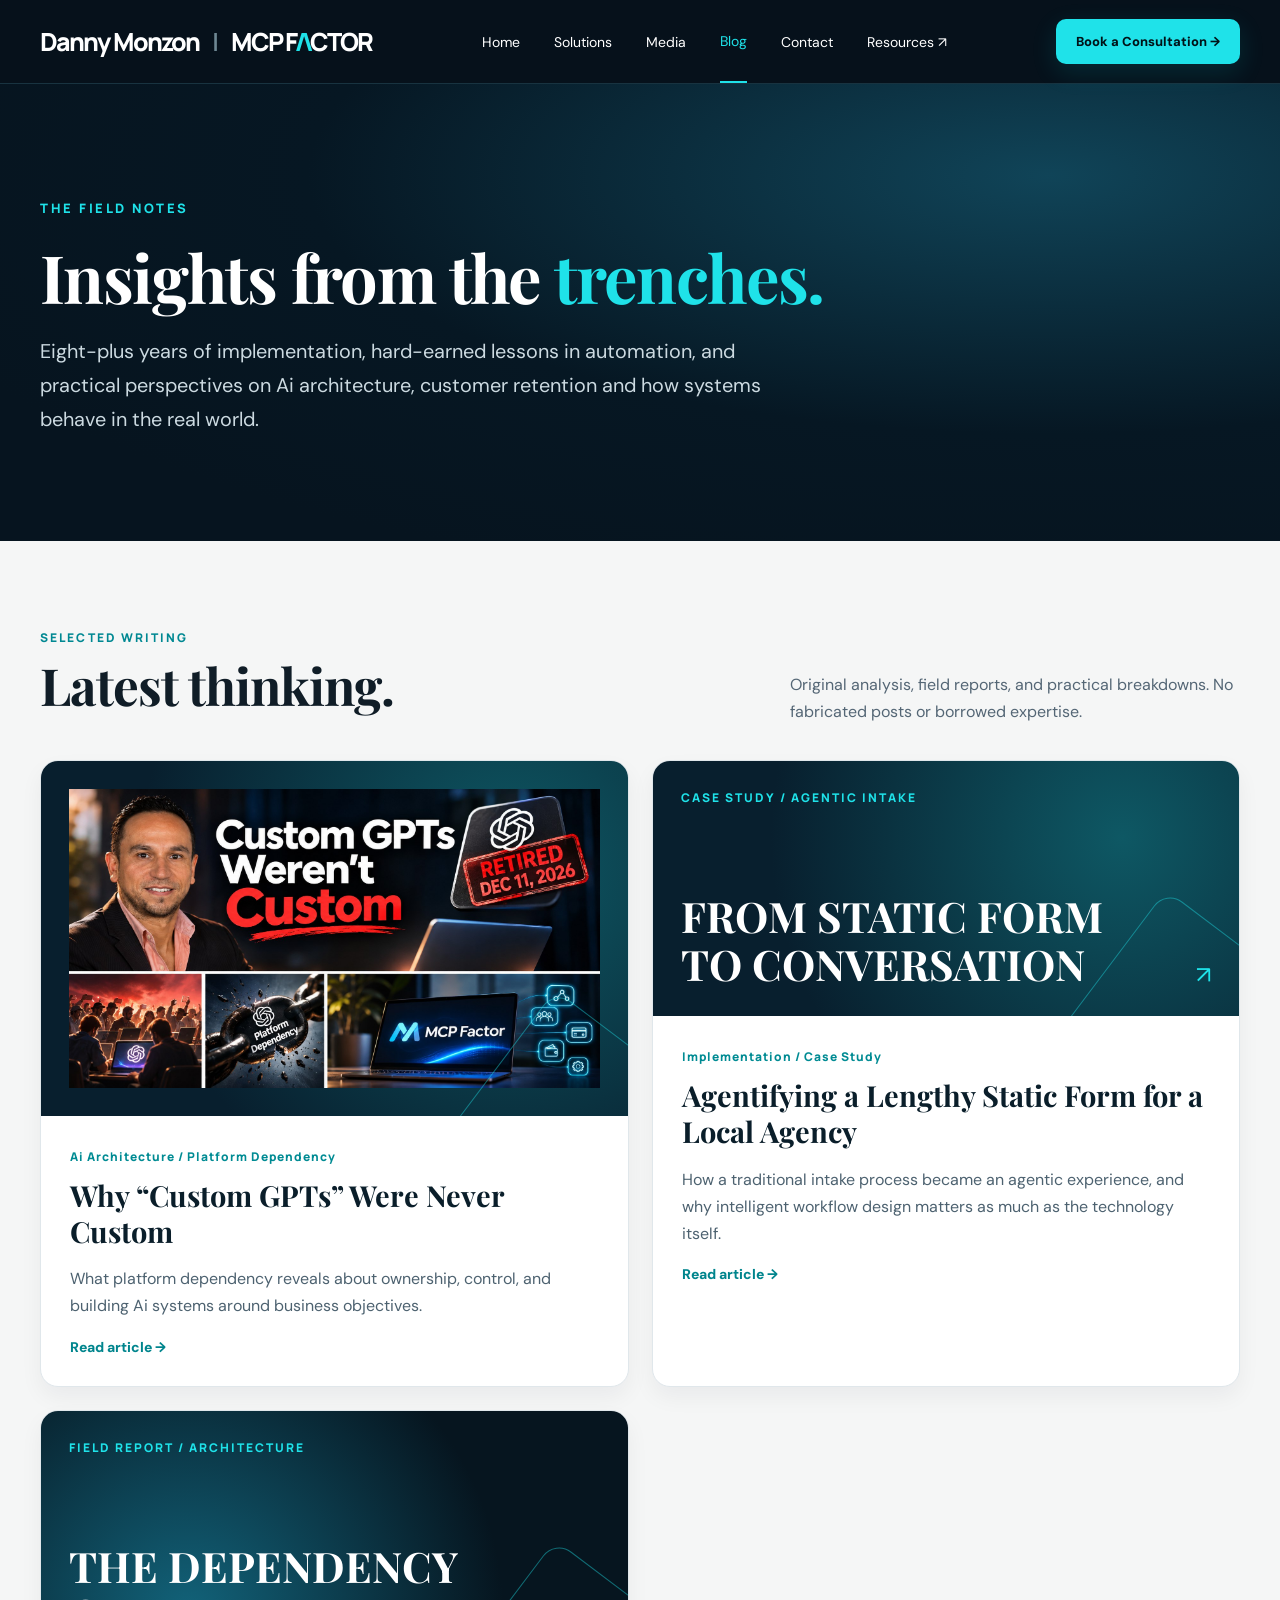
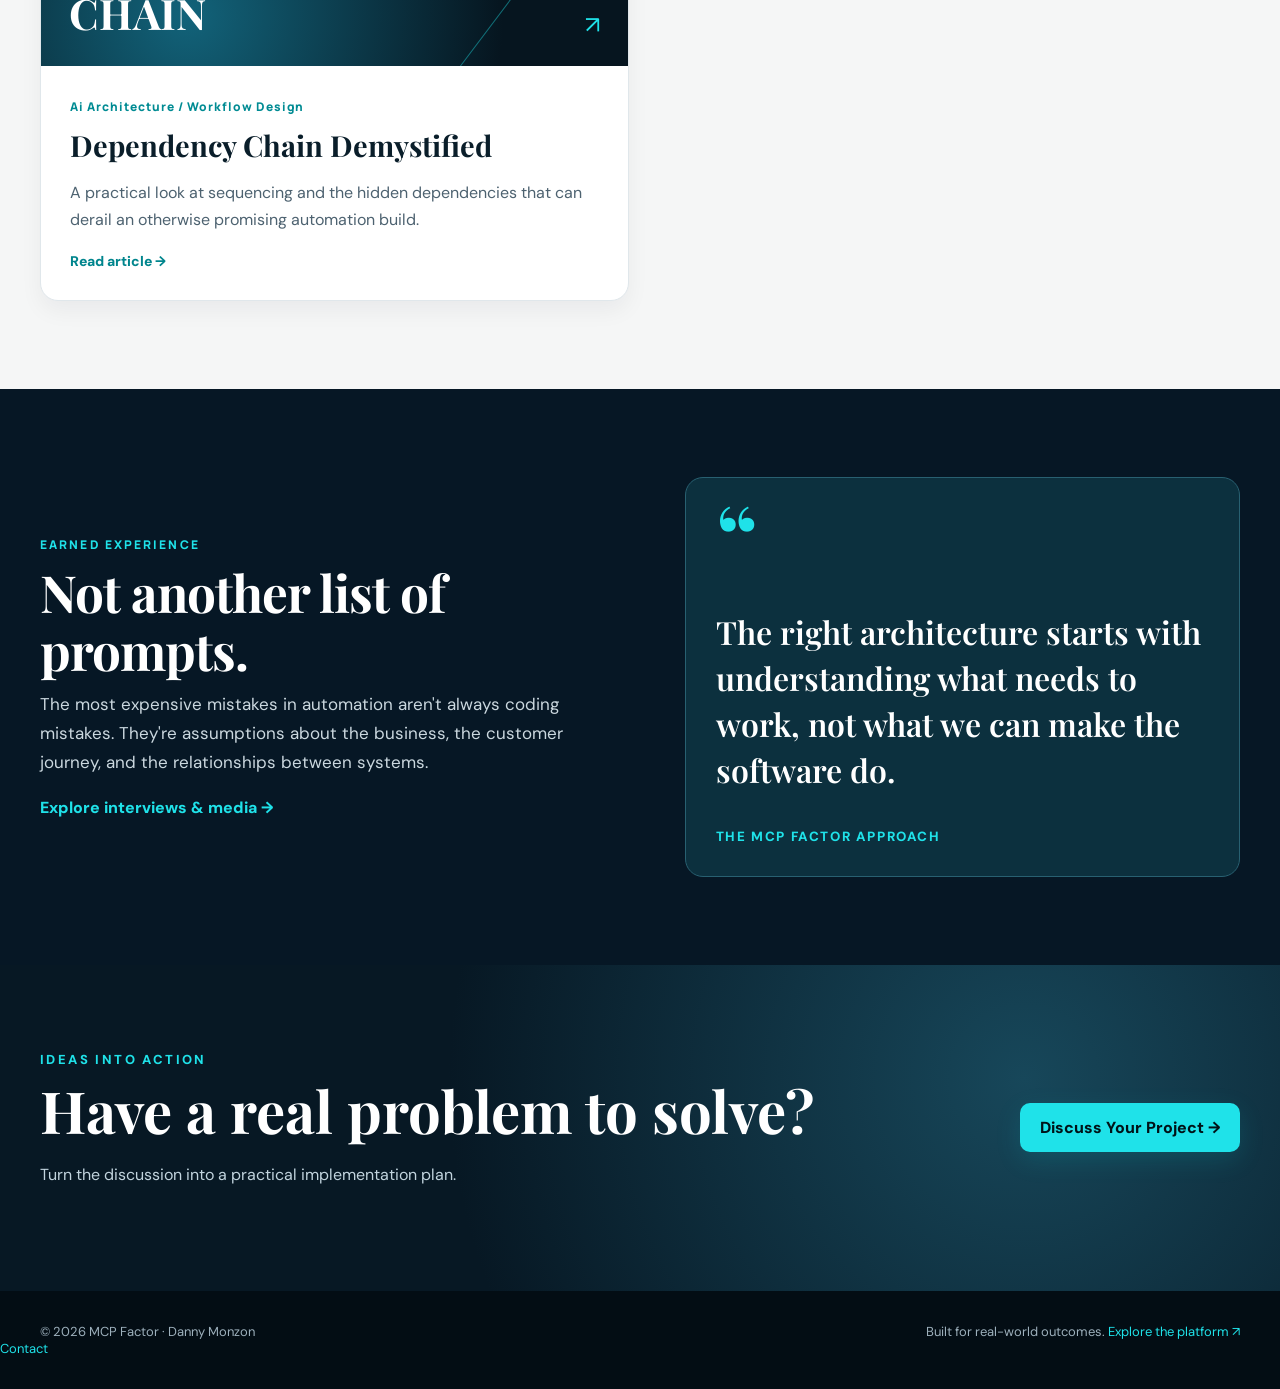
==== blog/index.html @ 69477d09 "Add the three original Custom GPTs article illustrations" ====
<!DOCTYPE html>
<html lang="en">
<head><meta charset="utf-8"><meta name="viewport" content="width=device-width, initial-scale=1">
<title>Blog &amp; Field Notes on Ai Architecture | Danny Monzon | MCP Factor</title>
<meta name="description" content="Read Danny Monzon&#x27;s articles and case studies on Ai implementation, automation systems, dependency chains, and customer retention.">
<meta property="og:type" content="website">
<meta property="og:title" content="Blog &amp; Field Notes on Ai Architecture">
<meta property="og:description" content="Read Danny Monzon&#x27;s articles and case studies on Ai implementation, automation systems, dependency chains, and customer retention.">
<meta name="theme-color" content="#06141f"><link rel="canonical" href="https://mcpfactor.com/blog/">
<link rel="stylesheet" href="../shared/tokens.css"><link rel="stylesheet" href="../shared/site.css">
<link rel="stylesheet" href="../shared/home.css"><link rel="stylesheet" href="../shared/inner.css">
</head><body>
<a class="skip-link" href="#main">Skip to content</a>
<header class="nav"><div class="container nav-inner"><a class="brand" href="../" aria-label="Danny Monzon and MCP Factor home">Danny Monzon <span class="sep">|</span> MCP F<span>Λ</span>CTOR</a><nav class="nav-links" aria-label="Main navigation"><a href="../">Home</a><a href="../solutions/">Solutions</a><a href="../media/">Media</a><a href="../blog/" aria-current="page">Blog</a><a href="../contact/">Contact</a><a href="https://app.mcpfactor.com/" target="_blank" rel="noopener noreferrer">Resources ↗</a></nav><a class="cta" href="https://calendly.com/dmchat" target="_blank" rel="noopener noreferrer">Book a Consultation →</a></div></header>
<main id="main">
<section class="inner-hero editorial"><div class="container"><p class="inner-kicker">The Field Notes</p><h1>Insights from the <em>trenches.</em></h1>
<p class="inner-lead">Eight-plus years of implementation, hard-earned lessons in automation, and practical perspectives on Ai architecture, customer retention and how systems behave in the real world.</p></div></section>
<section class="inner-section"><div class="container"><div class="home-eyebrow">Selected Writing</div><div class="inner-header"><h2>Latest thinking.</h2><p>Original analysis, field reports, and practical breakdowns. No fabricated posts or borrowed expertise.</p></div>
<div class="article-grid">
<a class="article-card feature-article" href="../blog/why-custom-gpts-were-never-custom/"><div class="article-art article-art-image"><img loading="lazy" style="display:block;width:100%;height:100%;object-fit:cover" src="../assets/custom-gpts-article-1.jpg" alt="Why Custom GPTs Were Never Custom cover artwork" width="1672" height="941"></div><div class="article-body"><span class="article-topic">Ai Architecture / Platform Dependency</span><h3>Why “Custom GPTs” Were Never Custom</h3><p>What platform dependency reveals about ownership, control, and building Ai systems around business objectives.</p><span class="article-cta">Read article →</span></div></a>

<a class="article-card feature-article" href="../blog/agentifying-a-lengthy-static-form/"><div class="article-art art-forms"><span>CASE STUDY / AGENTIC INTAKE</span><b>FROM STATIC FORM<br>TO CONVERSATION</b><i>↗</i></div><div class="article-body"><span class="article-topic">Implementation / Case Study</span><h3>Agentifying a Lengthy Static Form for a Local Agency</h3><p>How a traditional intake process became an agentic experience, and why intelligent workflow design matters as much as the technology itself.</p><span class="article-cta">Read article →</span></div></a>
<a class="article-card feature-article" href="../blog/dependency-chain-demystified/"><div class="article-art art-deps"><span>FIELD REPORT / ARCHITECTURE</span><b>THE DEPENDENCY<br>CHAIN</b><i>↗</i></div><div class="article-body"><span class="article-topic">Ai Architecture / Workflow Design</span><h3>Dependency Chain Demystified</h3><p>A practical look at sequencing and the hidden dependencies that can derail an otherwise promising automation build.</p><span class="article-cta">Read article →</span></div></a>
</div>
</div></section>
<section class="inner-section inner-dark"><div class="container home-split"><div><div class="home-eyebrow">Earned experience</div><h2 class="inner-display">Not another list of prompts.</h2><p class="home-lead" style="color:#cbd8df">The most expensive mistakes in automation aren't always coding mistakes. They're assumptions about the business, the customer journey, and the relationships between systems.</p><a class="home-link" style="color:var(--cyan)" href="../media/">Explore interviews & media →</a></div><div class="quote-panel"><span>“</span><p>The right architecture starts with understanding what needs to work, not what we can make the software do.</p><small>THE MCP FACTOR APPROACH</small></div></div></section>
<section class="home-cta"><div class="container home-cta-inner"><div><div class="home-kicker">Ideas into action</div><h2>Have a real problem to solve?</h2><p>Turn the discussion into a practical implementation plan.</p></div><a class="cta" href="../contact/">Discuss Your Project →</a></div></section>
</main>
<footer class="foot"><div class="container foot-inner"><span>© 2026 MCP Factor · Danny Monzon</span><span>Built for real-world outcomes. <a href="https://app.mcpfactor.com/">Explore the platform ↗</a></span></div><span class="footer-contact"><a href="../contact/">Contact</a></span></footer>
<script src="../shared/site.js" defer></script></body></html>
---- shared/tokens.css ----
/* MCP Factor design tokens, Media page v2 approved Nov 16, 2026 */
:root {
  --color-ink: #071620;
  --color-navy: #06111b;
  --color-cyan: #1fe2e9;
  --color-cyan-dark: #007d87;
  --color-paper: #f5f6f6;
  --color-muted: #64727f;
  --color-line: #dce3e6;
  --font-body: 'DM Sans', sans-serif;
  --font-display: 'Playfair Display', Georgia, serif;
  --font-ui: 'Manrope', sans-serif;
  --radius-card: 18px;
  --container-width: 1200px;
}
---- shared/site.css ----
@import url('https://fonts.googleapis.com/css2?family=DM+Sans:wght@400;500;600;700&family=Manrope:wght@400;500;600;700;800&family=Playfair+Display:wght@600;700&display=swap');
:root{--ink:#071620;--navy:#06111b;--cyan:#1fe2e9;--cyan-dark:#007d87;--paper:#f5f6f6;--muted:#64727f;--line:#dce3e6;--radius:18px}*{box-sizing:border-box}html{scroll-behavior:smooth}body{margin:0;font-family:'DM Sans',sans-serif;color:#101d27;background:var(--paper)}a{color:inherit;text-decoration:none}button{font:inherit}a:focus-visible,button:focus-visible{outline:3px solid var(--cyan);outline-offset:4px}.container{width:min(1200px,calc(100% - 48px));margin:auto}.nav{background:var(--navy);color:white;border-bottom:1px solid #183340;position:relative;z-index:10}.nav-inner{min-height:83px;display:flex;align-items:center;justify-content:space-between;gap:24px}.brand{font:800 25px 'Manrope',sans-serif;letter-spacing:-1.9px;white-space:nowrap}.brand span{color:var(--cyan)}.brand .sep{color:#6e8793;margin:0 10px;font-weight:600}.nav-links{display:flex;align-items:center;gap:34px;font-size:14px}.nav-links a:hover,.nav-links a[aria-current=page]{color:var(--cyan)}.nav-links a[aria-current=page]{border-bottom:2px solid var(--cyan);padding:31px 0}.cta{display:inline-flex;align-items:center;gap:12px;border-radius:10px;background:var(--cyan);color:#001318;font-weight:800;padding:14px 20px;white-space:nowrap;box-shadow:0 8px 26px #00cbd324}.cta:hover{background:#60faff}.nav .cta{font-size:13px}.hero{background:radial-gradient(circle at 49% 99%,#123c53 0%,transparent 33%),linear-gradient(128deg,#06141f 10%,#07151f 76%,#092b39);color:white;overflow:hidden}.hero-grid{padding:60px 0 62px;display:grid;grid-template-columns:42% 58%;min-height:410px;gap:10px;align-items:center}.eyebrow{color:var(--cyan);font-size:14px;letter-spacing:2.5px;font-weight:800;text-transform:uppercase}.hero h1{font:700 clamp(56px,6.2vw,90px)/1.05 'Playfair Display',serif;letter-spacing:-2px;margin:18px 0 20px}.hero h1 span{color:var(--cyan)}.hero p{max-width:490px;font-size:19px;line-height:1.55;color:#d3e2e8}.line{width:75px;height:4px;background:var(--cyan);margin-top:27px}.mosaic{display:grid;grid-template-columns:1fr 1fr;grid-template-rows:142px 142px;gap:12px;transform:rotate(-3deg) translateX(20px);margin-right:-15px}.mosaic img{width:100%;height:100%;object-fit:cover;border-radius:15px;border:1px solid #4f8898;filter:saturate(.86)}.mosaic img:nth-child(1){object-position:50% 35%}.mosaic img:nth-child(3){object-position:50% 30%}.section{padding:66px 0}.section-head{display:flex;align-items:end;justify-content:space-between;gap:28px;margin-bottom:30px}.section h2,.section-title{font:700 clamp(35px,4vw,52px)/1.14 'Playfair Display',serif;letter-spacing:-1px;margin:0 0 8px}.section-head p,.section-subtitle{color:#526171;line-height:1.55;margin:0;max-width:650px}.filters{display:flex;gap:8px;flex-wrap:wrap}.filter{border:1px solid #cbd6db;background:transparent;color:#23313c;padding:11px 17px;border-radius:999px;cursor:pointer;font-size:13px}.filter:hover,.filter.active{background:#091923;color:white;border-color:#091923}.grid{display:grid;grid-template-columns:repeat(3,minmax(0,1fr));gap:18px}.media-card{background:white;border:1px solid #e3e9ec;border-radius:16px;overflow:hidden;box-shadow:0 8px 20px #1027320c;transition:transform .2s,box-shadow .2s}.media-card:hover{transform:translateY(-4px);box-shadow:0 16px 30px #1027321a}.thumb{aspect-ratio:16/9;position:relative;background:#0a2330;overflow:hidden}.thumb img{display:block;width:100%;height:100%;object-fit:cover}.thumb .tag{position:absolute;top:13px;left:13px;background:#061822cf;color:#fff;font-size:11px;letter-spacing:.6px;text-transform:uppercase;border-radius:99px;padding:7px 11px}.media-body{padding:21px 22px 23px}.meta{font-size:11px;color:#00848d;text-transform:uppercase;letter-spacing:1.1px;font-weight:800}.media-body h3{font:700 22px/1.25 'Playfair Display',serif;margin:9px 0}.media-body p{color:#596775;line-height:1.5;font-size:14px;min-height:44px;margin:0 0 20px}.media-action{color:#007f8b;font-weight:800;font-size:12px;letter-spacing:.6px;text-transform:uppercase}.media-action:hover{text-decoration:underline}.audio{background:linear-gradient(100deg,#14283c,#06121c);color:white}.audio .section-subtitle{color:#bbcad2}.audio-grid{display:grid;grid-template-columns:repeat(2,1fr);gap:16px;margin-top:30px}.audio-card{border:1px solid #345368;border-radius:14px;padding:20px;display:flex;gap:18px;min-width:0;background:#ffffff08}.audio-art{flex:0 0 98px;width:98px;height:98px;border-radius:10px;display:flex;align-items:center;justify-content:center;background:radial-gradient(circle at bottom,#6a1d73,#11182a 70%);font:800 13px/1.4 'Manrope';text-align:center;letter-spacing:.5px;padding:8px}.audio-info{min-width:0;flex:1}.audio-info h3{font-size:17px;line-height:1.3;margin:0 0 6px}.audio-info p{color:#a9bdc9;font-size:12px;margin:0 0 12px}.audio-info a{color:var(--cyan);font-size:13px;font-weight:700}.audio-info a:hover{text-decoration:underline}.audio .extra{margin-top:24px;color:#b3c7d0;font-size:14px}.press-grid{display:grid;grid-template-columns:repeat(3,1fr);gap:16px;margin-top:27px}.press-card{padding:25px;border:1px solid #e1e7e9;border-radius:14px;background:white;box-shadow:0 7px 20px #1027320b;min-height:198px;display:flex;flex-direction:column}.press-brand{font:700 21px 'Playfair Display',serif;margin-bottom:14px}.press-card h3{font:600 15px/1.5 'DM Sans';margin:0 0 18px;flex:1}.press-card a{color:#00818b;font-weight:800;font-size:13px}.press-card a:hover{text-decoration:underline}.speaking{position:relative;background:#061725;min-height:310px;color:white;overflow:hidden}.speaking:before{content:'';background:linear-gradient(90deg,rgba(6,23,37,.14) 0%,rgba(6,23,37,.52) 42%,rgba(6,23,37,.92) 72%),url('../assets/danny-monzon-smdayjax-stage.jpg') 50% 32%/cover;position:absolute;inset:0}.speaking-content{position:relative;padding:67px 0 74px;max-width:900px;display:flex;flex-direction:column;align-items:flex-end;text-align:left}.speaking-copy{max-width:560px}.speaking h2{font:700 clamp(35px,4vw,50px)/1.13 'Playfair Display';margin:0 0 16px}.speaking p{line-height:1.6;color:#d6e3e9;max-width:500px;margin:0 0 24px}.foot{background:#030d14;color:#9db0bc;padding:32px 0;font-size:13px}.foot-inner{display:flex;justify-content:space-between;gap:20px}.foot a{color:var(--cyan)}.hidden{display:none!important}@media(max-width:950px){.nav-links{gap:16px}.nav .cta{display:none}.hero-grid{grid-template-columns:1fr 1fr}.grid,.press-grid{grid-template-columns:repeat(2,1fr)}.section-head{display:block}.filters{margin-top:24px}}@media(max-width:700px){.container{width:min(100% - 32px,1200px)}.nav-inner{flex-wrap:wrap;padding:16px 0}.brand{font-size:22px}.nav-links{width:100%;justify-content:space-between;gap:8px;font-size:12px;overflow:auto}.nav-links a[aria-current=page]{padding:4px 0}.hero-grid{grid-template-columns:1fr;padding:43px 0 50px;gap:26px}.hero h1{font-size:57px}.mosaic{transform:none;margin:0;grid-template-rows:105px 105px}.section{padding:48px 0}.grid,.audio-grid,.press-grid{grid-template-columns:1fr}.press-card{min-height:150px}.audio-art{width:78px;flex-basis:78px;height:90px}.speaking:before{background-position:50% 24%}.speaking-content{align-items:flex-start;padding:54px 0}.foot-inner{display:block}.foot-inner>*{margin-bottom:12px}}

/* Reusable page utilities */
.page-intro{background:var(--navy);color:#fff;padding:90px 0 76px}.page-intro h1{font:700 clamp(48px,6vw,80px)/1.08 var(--font-display);margin:15px 0 18px}.page-intro p{font-size:19px;line-height:1.6;color:#d3e2e8;max-width:680px}.content-panel{background:#fff;border:1px solid var(--line);border-radius:var(--radius-card);padding:clamp(24px,4vw,42px);box-shadow:0 8px 20px #1027320c}.content-stack{display:grid;gap:20px}.section-eyebrow{color:var(--cyan-dark);font-weight:800;letter-spacing:2px;text-transform:uppercase;font-size:12px}
---- shared/home.css ----
/* Homepage additions to the Media-derived MCP Factor design system */
.home-hero{position:relative;overflow:hidden;background:radial-gradient(ellipse at 74% 48%,#114255 0%,#071925 43%,#06141f 78%);color:#fff}
.home-hero .container{position:relative;z-index:1}
.home-hero::before{content:"";position:absolute;inset:0;background-image:linear-gradient(#6af2f50b 1px,transparent 1px),linear-gradient(90deg,#6af2f50b 1px,transparent 1px);background-size:58px 58px;mask-image:linear-gradient(90deg,transparent 25%,#000 100%);pointer-events:none}
.home-hero-grid{display:grid;grid-template-columns:1.15fr .85fr;gap:clamp(32px,6vw,92px);align-items:center;min-height:680px;padding:102px 0 94px}
.home-hero h1{font:700 clamp(48px,5.1vw,78px)/1.09 'Playfair Display',Georgia,serif;letter-spacing:-2px;margin:20px 0 25px;max-width:780px}
.home-hero h1 em{font-style:normal;color:var(--cyan)}.home-hero p{font-size:clamp(17px,1.45vw,21px);line-height:1.65;color:#d4e1e7;max-width:640px}
.home-kicker{color:var(--cyan);font-size:13px;font-weight:800;letter-spacing:2.4px;text-transform:uppercase}
.home-actions{display:flex;gap:13px;flex-wrap:wrap;margin-top:34px}.home-secondary{display:inline-flex;align-items:center;border:1px solid #ffffff65;border-radius:10px;padding:14px 20px;color:#fff;font-weight:750}.home-secondary:hover{border-color:var(--cyan);color:var(--cyan)}
.home-portrait-wrap{position:relative;max-width:430px;margin:0 auto}.home-portrait-frame{height:470px;border-radius:170px 170px 22px 22px;overflow:hidden;border:1px solid #ffffff3d;box-shadow:0 28px 70px #0008;background:#153443}.home-portrait-frame img{width:100%;height:100%;object-fit:cover;object-position:center 34%;display:block}.home-portrait-wrap::after{content:"";position:absolute;inset:18px -17px -17px 17px;border:1px solid #1fe2e96b;border-radius:170px 170px 22px 22px;z-index:-1}.home-photo-note{position:absolute;bottom:26px;left:-38px;background:#071b29eb;color:#fff;border:1px solid #5adce060;backdrop-filter:blur(8px);padding:16px 18px;border-radius:12px;box-shadow:0 10px 28px #0007;max-width:240px;font-size:13px;line-height:1.45}.home-photo-note strong{display:block;color:var(--cyan);font-size:16px;letter-spacing:.2px;margin-bottom:4px}
.home-proof{background:#07141e;color:white;border-top:1px solid #ffffff23;border-bottom:1px solid #ffffff17}.home-proof-grid{display:grid;grid-template-columns:repeat(3,1fr);gap:0;padding:27px 0}.home-proof-item{padding:8px 28px;border-right:1px solid #ffffff2b}.home-proof-item:first-child{padding-left:0}.home-proof-item:last-child{border:0}.home-proof strong{display:block;font-size:21px;color:var(--cyan);font-family:'Manrope',sans-serif}.home-proof span{display:block;font-size:13px;color:#bfd0d9;margin-top:5px}
.home-section{padding:90px 0}.home-section.mist{background:#f3f6f6}.home-section.dark{background:#061725;color:#fff}.home-section.dark .home-lead{color:#c9d8e0}.home-section.dark .home-card p{color:#c3d1d9}
.home-heading{display:flex;align-items:end;justify-content:space-between;gap:25px;margin-bottom:38px}.home-heading h2{font:700 clamp(37px,4vw,57px)/1.12 'Playfair Display',Georgia,serif;letter-spacing:-1px;margin:11px 0}.home-lead{max-width:650px;color:#526271;font-size:17px;line-height:1.7;margin:0}.home-eyebrow{font:800 12px 'Manrope',sans-serif;color:#008892;text-transform:uppercase;letter-spacing:2.1px}.dark .home-eyebrow{color:var(--cyan)}
.home-three{display:grid;grid-template-columns:repeat(3,minmax(0,1fr));gap:19px}.home-four{display:grid;grid-template-columns:repeat(4,minmax(0,1fr));gap:17px}.home-card{border:1px solid #dee7e8;border-radius:17px;background:#fff;padding:32px 27px;box-shadow:0 8px 26px #05172309}.home-card h3{font:700 25px/1.2 'Playfair Display',Georgia,serif;margin:16px 0 12px;color:#122631}.home-card p{font-size:15px;line-height:1.65;color:#596976;margin:0}.home-card-icon{width:44px;height:44px;display:grid;place-items:center;font-size:24px;background:#dff8f8;border-radius:11px;color:#007c85}.home-card.numbered{position:relative;overflow:hidden}.home-step{font:800 13px 'Manrope',sans-serif;color:#078b92;letter-spacing:2px}.home-split{display:grid;grid-template-columns:1fr 1fr;gap:clamp(32px,7vw,100px);align-items:center}.home-quote{font:600 clamp(25px,3.2vw,42px)/1.35 'Playfair Display',Georgia,serif;letter-spacing:-.4px;margin:0}.home-accent{color:#008a91}.home-image-panel{position:relative;border-radius:22px;overflow:hidden;min-height:440px;background:#0e2a37}.home-image-panel img{width:100%;height:100%;position:absolute;inset:0;object-fit:cover;object-position:center 42%}.home-image-panel::after{content:"";position:absolute;inset:0;background:linear-gradient(0deg,#0718219c 0%,transparent 56%)}.home-image-caption{position:absolute;z-index:2;bottom:25px;left:25px;right:25px;color:white;font-size:14px;font-weight:700}.home-bullet{display:flex;gap:14px;margin-top:18px;align-items:start;color:#4f626d;line-height:1.6}.home-bullet b{color:#008c95;font-size:17px}
.home-solutions .home-card{background:#0c2330;border-color:#254655;box-shadow:none}.home-solutions .home-card h3{color:#fff}.home-solutions .home-card-icon{background:#133d4a;color:var(--cyan)}.home-solutions .home-card p{color:#cad8e0}
.home-platform{background:#e8f7f6;border:1px solid #b0e4e1;border-radius:22px;padding:clamp(28px,5vw,56px);display:flex;align-items:center;justify-content:space-between;gap:35px}.home-platform h2{font:700 clamp(29px,3.8vw,44px)/1.13 'Playfair Display',serif;margin:10px 0}.home-platform p{max-width:700px;color:#415866;line-height:1.65}.home-platform a{background:#071923;color:#fff;border-radius:11px;padding:15px 22px;font-weight:800;white-space:nowrap}.home-platform a:hover{background:#0e4b58}
.home-cta{background:radial-gradient(circle at 80% 35%,#17475a 0%,#071824 55%);color:white;padding:86px 0}.home-cta-inner{display:flex;justify-content:space-between;align-items:center;gap:35px}.home-cta h2{font:700 clamp(37px,4.6vw,58px)/1.13 'Playfair Display',serif;margin:10px 0 18px}.home-cta p{color:#c2d4de;line-height:1.7;max-width:630px}.home-cta .cta{font-size:16px}
.home-link{color:#008c95;font-weight:800;display:inline-block;margin-top:20px}.home-link:hover{text-decoration:underline}
@media(max-width:980px){.home-hero-grid{min-height:auto;padding:77px 0;grid-template-columns:1fr 0.9fr;gap:28px}.home-portrait-frame{height:390px}.home-photo-note{left:-13px}.home-four{grid-template-columns:repeat(2,minmax(0,1fr))}.home-three{grid-template-columns:repeat(2,minmax(0,1fr))}.home-section{padding:70px 0}}
@media(max-width:700px){.home-hero-grid,.home-split{grid-template-columns:1fr}.home-hero-grid{padding:56px 0 65px}.home-hero h1{font-size:49px}.home-portrait-wrap{margin:35px 22px 0;max-width:400px}.home-portrait-frame{height:390px}.home-proof-grid,.home-three,.home-four{grid-template-columns:1fr}.home-proof-grid{padding:12px 0}.home-proof-item{padding:16px 0;border-right:0;border-bottom:1px solid #ffffff2b}.home-proof-item:last-child{border-bottom:0}.home-heading,.home-cta-inner,.home-platform{display:block}.home-heading h2{margin-bottom:16px}.home-platform a{display:inline-block;margin-top:18px;white-space:normal}.home-image-panel{min-height:340px}.home-cta .cta{margin-top:18px}.home-section{padding:59px 0}}
@media(prefers-reduced-motion:reduce){*,*::before,*::after{scroll-behavior:auto!important;transition:none!important}}

/* Authentic 2020 ManyChat recognition - trophy supplied by Danny Monzon */
.award-feature{background:radial-gradient(circle at 15% 52%,#133f51 0%,#081c29 38%,#06141f 82%);color:#fff;overflow:hidden;border-block:1px solid #355464}
.award-feature-grid{display:grid;grid-template-columns:40% 60%;align-items:center;gap:30px;min-height:500px;padding:42px 0}
.award-photo{display:flex;justify-content:center;align-items:center;min-height:405px;position:relative}
.award-photo:before{content:'';position:absolute;inset:17% 9%;background:radial-gradient(ellipse,#17b9d322,transparent 68%);filter:blur(15px)}
.award-photo img{position:relative;display:block;width:auto;max-width:100%;height:410px;object-fit:contain;filter:drop-shadow(0 20px 24px #0008)}
.award-copy{max-width:660px;padding:35px 50px 35px 0}
.award-eyebrow{font:800 12px 'Manrope',sans-serif;letter-spacing:2.4px;text-transform:uppercase;color:var(--cyan)}
.award-copy h2{font:700 clamp(36px,4vw,56px)/1.14 'Playfair Display',Georgia,serif;letter-spacing:-.7px;margin:16px 0 20px}
.award-copy h2 em{font-style:normal;color:var(--cyan)}
.award-rule{height:3px;width:63px;background:var(--cyan);margin:0 0 24px}
.award-name{font-size:21px!important;color:#fff!important;margin:0 0 13px!important}
.award-copy p{font-size:16px;color:#c7dce4;line-height:1.7;margin:0 0 16px}
.award-copy .award-note{font-size:13px;color:#abc3cd}
.award-link{display:inline-block;color:var(--cyan);font-size:14px;font-weight:800;margin-top:7px}
.award-link:hover{text-decoration:underline}
@media(max-width:700px){.award-feature-grid{grid-template-columns:1fr;gap:0;padding:32px 0 52px}.award-photo{min-height:310px}.award-photo img{height:310px}.award-copy{padding:14px 0 0}.award-copy h2{font-size:38px}}
---- shared/inner.css ----
/* Shared inner-page language, built on approved homepage + Media foundation */
.skip-link{position:absolute;left:-9999px;top:0;background:#fff;color:#00151d;padding:12px;z-index:999}.skip-link:focus{left:12px}
.inner-hero{background:radial-gradient(ellipse at 82% 20%,#104458,#061723 50%,#06141f 82%);color:#fff;overflow:hidden}
.inner-hero .container{position:relative}
.inner-hero-grid{display:grid;grid-template-columns:1.04fr .96fr;gap:clamp(35px,6vw,85px);align-items:center;padding:104px 0 108px;min-height:590px}
.inner-hero.editorial .container{padding:115px 0 105px}
.inner-kicker{color:var(--cyan);font:800 13px 'Manrope',sans-serif;letter-spacing:2.5px;text-transform:uppercase;margin:0 0 23px}
.inner-hero h1{font:700 clamp(52px,5.2vw,78px)/1.1 'Playfair Display',Georgia,serif;letter-spacing:-1.6px;max-width:850px;margin:0 0 22px}
.inner-hero h1 em{font-style:normal;color:var(--cyan)}
.inner-lead{font-size:clamp(18px,1.55vw,21px);color:#ccdae1;line-height:1.7;max-width:760px;margin:0}
.inner-actions{display:flex;gap:14px;margin-top:32px;flex-wrap:wrap}
.inner-outline{border:1px solid #ffffff68;border-radius:10px;color:white;padding:14px 20px;font-weight:700}
.inner-outline:hover{color:var(--cyan);border-color:var(--cyan)}
.inner-hero-art{position:relative;max-width:530px;width:100%;margin:auto;background:linear-gradient(148deg,#123442b8,#061723e6);border:1px solid #436876;padding:34px;border-radius:22px;box-shadow:0 20px 70px #0006}
.arch-top,.arch-outcome{border:1px solid #4f7d87;background:#102d3b;color:white;padding:20px 23px;border-radius:13px;font:800 13px 'Manrope',sans-serif;letter-spacing:1px}
.arch-top{display:flex;align-items:center;gap:11px}.arch-top small{margin-left:auto;color:#78c9ce;font-size:10px}
.arch-pulse{height:9px;width:9px;border-radius:50%;background:#19e4e8;box-shadow:0 0 15px #19e4e8}
.arch-spine{width:2px;height:30px;background:var(--cyan);margin:auto;opacity:.75}
.arch-nodes{display:grid;grid-template-columns:repeat(3,1fr);gap:9px}
.arch-nodes div{text-align:center;padding:18px 7px;border:1px solid #547783;border-radius:11px;font-size:12px;line-height:1.4;color:#d7ecf1}
.arch-outcome{background:#0d4651;color:var(--cyan);display:flex;justify-content:space-between}.arch-outcome b{font-size:23px}
.art-label{text-align:center;color:#83aab4;font-size:10px;letter-spacing:2px;margin-top:22px}
.inner-section{padding:88px 0}.inner-section.inner-mist{background:#f3f6f6}.inner-section.inner-dark{background:#061725;color:#fff}
.inner-header{display:flex;justify-content:space-between;align-items:end;gap:32px;margin-bottom:35px}
.inner-header h2,.inner-display{font:700 clamp(36px,4vw,56px)/1.15 'Playfair Display',Georgia,serif;letter-spacing:-1px;margin:10px 0}
.inner-header p{max-width:450px;color:#546675;line-height:1.7;margin:0}
.inner-dark .inner-header p{color:#c4d6dd}.inner-dark .home-eyebrow{color:var(--cyan)}
.inner-dark h2 em{font-style:normal;color:var(--cyan)}
.metric-grid{display:grid;grid-template-columns:repeat(3,1fr);gap:18px}
.metric-item{border-top:2px solid #00969a;padding:22px 22px 15px;background:#f9fbfb;border-radius:0 0 13px 13px}
.metric-item span{font:800 12px 'Manrope',sans-serif;letter-spacing:2px;color:#008b91}
.metric-item h3,.process-grid h3{font:700 24px/1.3 'Playfair Display',serif;margin:12px 0}
.metric-item p,.process-grid p{color:#526474;line-height:1.65;margin:0}
.capability-grid{display:grid;grid-template-columns:repeat(3,minmax(0,1fr));gap:19px}
.capability-card{background:#0c2835;border:1px solid #2c4a59;border-radius:17px;padding:32px;min-height:270px}
.capability-card h3{font:700 25px/1.25 'Playfair Display',Georgia,serif;margin:18px 0 14px;color:#fff}
.capability-card p{color:#c6d8df;line-height:1.64;font-size:15px}
.cap-icon{font-size:28px;color:var(--cyan)}
.cap-tags{display:flex;gap:7px;flex-wrap:wrap;margin-top:25px}
.cap-tags span{border-radius:6px;border:1px solid #3d6872;color:#b4e5e9;font-size:11px;padding:4px 7px}
.process-grid{display:grid;grid-template-columns:repeat(4,1fr);gap:17px}
.process-grid>div{border-left:1px solid #8dc6c6;padding:5px 10px 15px 22px}
.process-grid>div>span{font:800 12px 'Manrope',sans-serif;letter-spacing:1px;color:#078e95}
.solution-visual{border-radius:25px;background:linear-gradient(140deg,#0a2331,#103f4a);padding:45px;color:#fff;min-height:350px;display:flex;flex-direction:column;justify-content:center}
.solution-stage{font:800 clamp(15px,1.7vw,20px) 'Manrope',sans-serif;padding:23px;background:#ffffff12;border:1px solid #78cace49;border-radius:12px;display:flex;justify-content:space-between}
.solution-stage span{color:var(--cyan)}.solution-stage.strong{background:#19e4e71e;border-color:#19e4e7;color:var(--cyan)}
.solution-divider{margin:auto;color:var(--cyan);font-size:28px}.solution-visual p{font-size:13px;color:#c8d8df;margin-top:26px}
.article-grid{display:grid;grid-template-columns:1fr 1fr;gap:23px}
.article-card{display:block;border-radius:18px;overflow:hidden;border:1px solid #e0e7eb;background:white;color:#0a1e2a;box-shadow:0 10px 22px #021d270d;transition:transform .2s,box-shadow .2s}
.article-card:hover{transform:translateY(-4px);box-shadow:0 17px 30px #021d271a}
.article-art{min-height:255px;position:relative;padding:28px;background:radial-gradient(circle at 80% 30%,#0e5864,#081f2e 70%);display:flex;flex-direction:column;justify-content:space-between;color:white;overflow:hidden}
.article-art:after{content:"";position:absolute;width:220px;height:220px;border:1px solid #1fe2e96b;transform:rotate(37deg);right:-60px;bottom:-140px;border-radius:20px}
.article-art span{font:800 12px 'Manrope',sans-serif;letter-spacing:2px;color:var(--cyan)}
.article-art b{font:700 clamp(27px,3.4vw,42px)/1.13 'Playfair Display',Georgia,serif;position:relative;z-index:1}
.article-art i{position:absolute;right:28px;bottom:26px;font-size:24px;color:var(--cyan);font-style:normal}
.art-deps{background:radial-gradient(circle at 25% 80%,#12637a,#06151f 65%)}
.article-body{padding:29px}
.article-topic{font:800 12px 'Manrope',sans-serif;letter-spacing:1px;color:#008b93}
.article-body h3{font:700 29px/1.23 'Playfair Display',Georgia,serif;margin:12px 0}
.article-body p{line-height:1.7;color:#4d6270}
.article-cta{font-weight:800;color:#00858d;font-size:14px}
.blog-note{padding:25px 30px;background:#e9f6f5;border-left:3px solid #1ebcc2;margin-top:32px}
.blog-note strong{color:#0a303b}.blog-note p{margin-bottom:0;color:#405e68;line-height:1.65}
.quote-panel{background:#0c303e;border:1px solid #286071;border-radius:18px;padding:30px}
.quote-panel>span{font:700 90px 'Playfair Display',serif;color:var(--cyan);line-height:.6}
.quote-panel p{font:600 clamp(22px,2.6vw,32px)/1.44 'Playfair Display',Georgia,serif}
.quote-panel small{color:var(--cyan);letter-spacing:1.6px;font-weight:800}
.contact-grid{display:grid;grid-template-columns:1.12fr .88fr;gap:clamp(34px,5vw,75px)}
.contact-options{margin-top:35px;border-top:1px solid #dce5e8}
.contact-option{display:flex;align-items:center;gap:18px;border-bottom:1px solid #dce5e8;padding:23px 0}
.contact-icon{flex:0 0 50px;width:50px;height:50px;border-radius:12px;background:#dcf4f4;color:#007f87;display:grid;place-items:center;font-size:24px}
.contact-option strong,.contact-option small{display:block}.contact-option strong{font-size:18px}.contact-option small{font-size:13px;color:#5f7380;margin-top:5px}.contact-option>b{margin-left:auto;font-size:20px;color:#008a92}
.contact-option:hover strong{color:#008c95}
.contact-mini{display:flex;gap:13px;flex-wrap:wrap;margin-top:30px}.contact-mini span{font-size:12px;background:#ecf4f4;padding:9px 12px;border-radius:8px;color:#47626d}
.contact-side{background:#0a2734;border:1px solid #1f4f5b;border-radius:20px;padding:clamp(25px,4vw,45px);color:#fff}
.side-label{font-size:12px;color:var(--cyan);font-weight:800;letter-spacing:2px;text-transform:uppercase}
.contact-side h3{font:700 31px/1.2 'Playfair Display',serif;margin:13px 0 27px}
.brief-list{list-style:none;counter-reset:steps;margin:0;padding:0}
.brief-list li{counter-increment:steps;display:flex;flex-direction:column;position:relative;padding:0 0 21px 45px;margin-bottom:18px;border-bottom:1px solid #37606b}
.brief-list li:before{content:counter(steps,decimal-leading-zero);position:absolute;left:0;top:0;color:var(--cyan);font:800 13px 'Manrope',sans-serif}
.brief-list strong{font-size:15px}.brief-list span{font-size:13px;line-height:1.6;color:#c0d4dc;margin-top:5px}
.contact-disclaimer{font-size:12px;color:#adc8d0;line-height:1.6}
@media(max-width:1000px){.capability-grid{grid-template-columns:repeat(2,1fr)}.process-grid{grid-template-columns:repeat(2,1fr)}}
@media(max-width:750px){.inner-hero-grid,.contact-grid{grid-template-columns:1fr}.inner-hero-grid,.inner-hero.editorial .container{padding:69px 0}.inner-hero h1{font-size:48px}.inner-section{padding:60px 0}.inner-header{display:block}.inner-header>p{margin-top:15px}.metric-grid,.capability-grid,.article-grid{grid-template-columns:1fr}.inner-hero-art{max-width:500px}.arch-nodes div{font-size:11px;padding:15px 5px}.contact-side{margin-top:18px}}
@media(max-width:540px){.process-grid{grid-template-columns:1fr}.inner-hero h1{font-size:43px}.inner-hero-art{padding:19px}.arch-top small{display:none}.article-art{min-height:220px}}
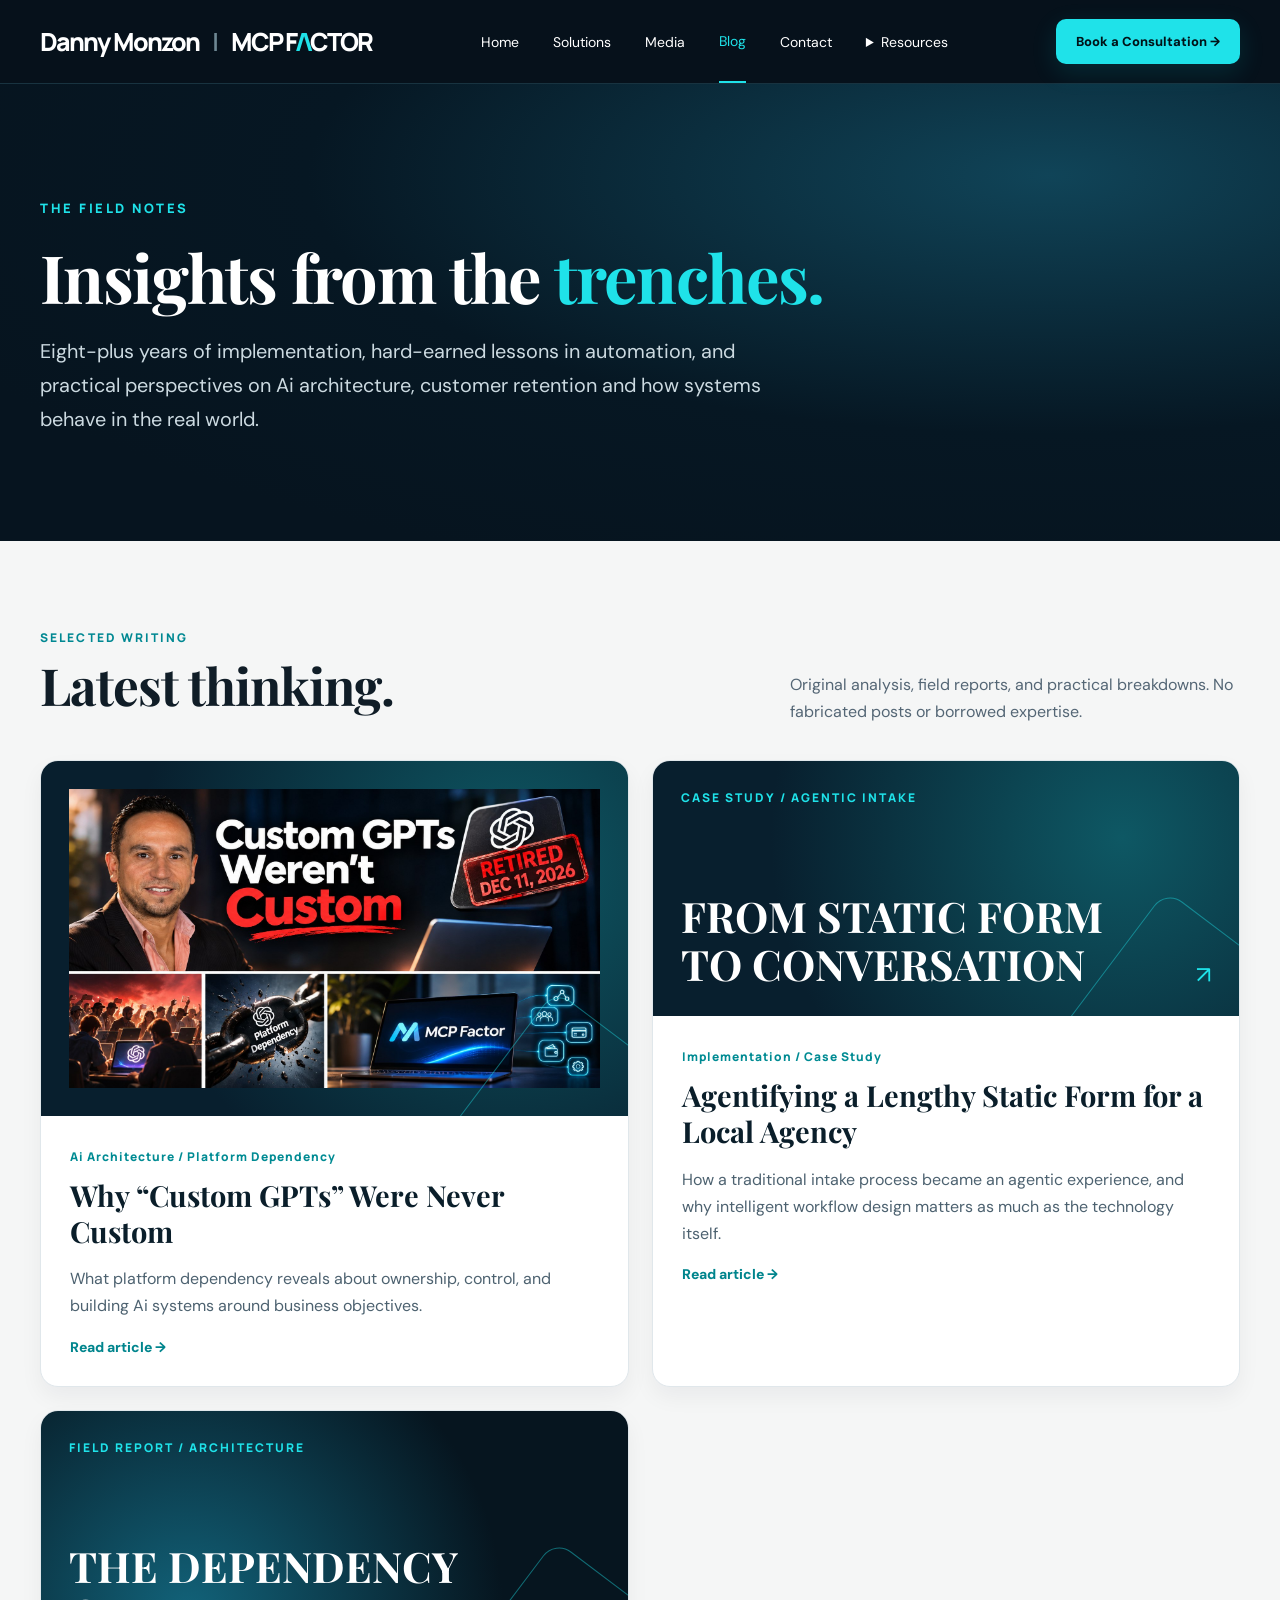
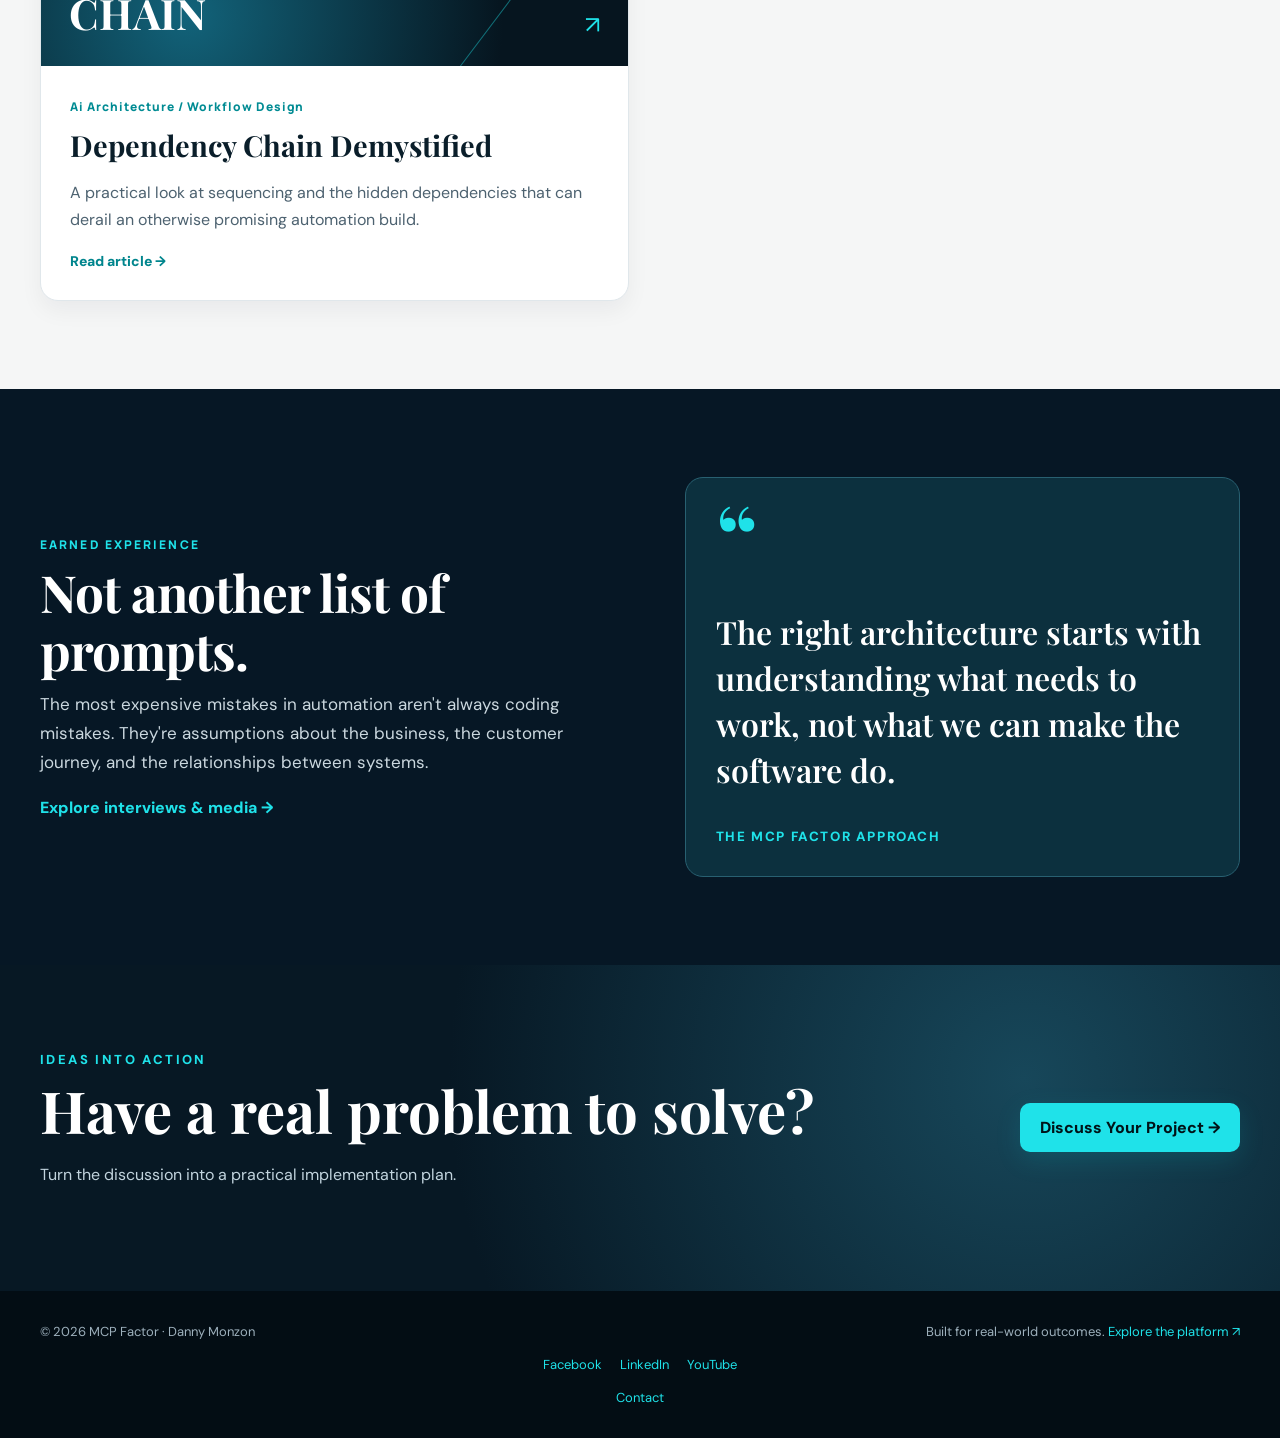
==== commit 3ce4fc91: "Apply approved November website updates" ====
--- a/blog/index.html
+++ b/blog/index.html
@@ -9,9 +9,12 @@
 <meta name="theme-color" content="#06141f"><link rel="canonical" href="https://mcpfactor.com/blog/">
 <link rel="stylesheet" href="../shared/tokens.css"><link rel="stylesheet" href="../shared/site.css">
 <link rel="stylesheet" href="../shared/home.css"><link rel="stylesheet" href="../shared/inner.css">
-</head><body>
+<link rel="stylesheet" href="../shared/navigation.css"></head><body>
 <a class="skip-link" href="#main">Skip to content</a>
-<header class="nav"><div class="container nav-inner"><a class="brand" href="../" aria-label="Danny Monzon and MCP Factor home">Danny Monzon <span class="sep">|</span> MCP F<span>Λ</span>CTOR</a><nav class="nav-links" aria-label="Main navigation"><a href="../">Home</a><a href="../solutions/">Solutions</a><a href="../media/">Media</a><a href="../blog/" aria-current="page">Blog</a><a href="../contact/">Contact</a><a href="https://app.mcpfactor.com/" target="_blank" rel="noopener noreferrer">Resources ↗</a></nav><a class="cta" href="https://calendly.com/dmchat" target="_blank" rel="noopener noreferrer">Book a Consultation →</a></div></header>
+<header class="nav"><div class="container nav-inner"><a class="brand" href="../" aria-label="Danny Monzon and MCP Factor home">Danny Monzon <span class="sep">|</span> MCP F<span>Λ</span>CTOR</a><button class="nav-toggle" type="button" aria-controls="main-navigation" aria-expanded="false" hidden>Menu</button><nav id="main-navigation" class="nav-links" aria-label="Main navigation"><a href="../">Home</a><a href="../solutions/">Solutions</a><a href="../media/">Media</a><a href="../blog/" aria-current="page">Blog</a><a href="../contact/">Contact</a><details class="resources-menu">
+<summary>Resources</summary>
+<div class="resources-links"><a href="https://app.mcpfactor.com/" target="_blank" rel="noopener noreferrer">MCP Factor ↗</a></div>
+</details></nav><a class="cta" href="https://calendly.com/dmchat" target="_blank" rel="noopener noreferrer">Book a Consultation →</a></div></header>
 <main id="main">
 <section class="inner-hero editorial"><div class="container"><p class="inner-kicker">The Field Notes</p><h1>Insights from the <em>trenches.</em></h1>
 <p class="inner-lead">Eight-plus years of implementation, hard-earned lessons in automation, and practical perspectives on Ai architecture, customer retention and how systems behave in the real world.</p></div></section>
@@ -26,5 +29,9 @@
 <section class="inner-section inner-dark"><div class="container home-split"><div><div class="home-eyebrow">Earned experience</div><h2 class="inner-display">Not another list of prompts.</h2><p class="home-lead" style="color:#cbd8df">The most expensive mistakes in automation aren't always coding mistakes. They're assumptions about the business, the customer journey, and the relationships between systems.</p><a class="home-link" style="color:var(--cyan)" href="../media/">Explore interviews & media →</a></div><div class="quote-panel"><span>“</span><p>The right architecture starts with understanding what needs to work, not what we can make the software do.</p><small>THE MCP FACTOR APPROACH</small></div></div></section>
 <section class="home-cta"><div class="container home-cta-inner"><div><div class="home-kicker">Ideas into action</div><h2>Have a real problem to solve?</h2><p>Turn the discussion into a practical implementation plan.</p></div><a class="cta" href="../contact/">Discuss Your Project →</a></div></section>
 </main>
-<footer class="foot"><div class="container foot-inner"><span>© 2026 MCP Factor · Danny Monzon</span><span>Built for real-world outcomes. <a href="https://app.mcpfactor.com/">Explore the platform ↗</a></span></div><span class="footer-contact"><a href="../contact/">Contact</a></span></footer>
+<footer class="foot"><div class="container foot-inner"><span>© 2026 MCP Factor · Danny Monzon</span><span>Built for real-world outcomes. <a href="https://app.mcpfactor.com/">Explore the platform ↗</a></span></div><ul class="social-links" aria-label="Danny Monzon on social media">
+<li><a href="https://www.facebook.com/dannymvp/">Facebook</a></li>
+<li><a href="https://www.linkedin.com/in/dannymonzon/">LinkedIn</a></li>
+<li><a href="https://www.youtube.com/@dm.digital">YouTube</a></li>
+</ul><span class="footer-contact"><a href="../contact/">Contact</a></span></footer>
 <script src="../shared/site.js" defer></script></body></html>
--- a/shared/home.css
+++ b/shared/home.css
@@ -38,3 +38,15 @@
 .award-link{display:inline-block;color:var(--cyan);font-size:14px;font-weight:800;margin-top:7px}
 .award-link:hover{text-decoration:underline}
 @media(max-width:700px){.award-feature-grid{grid-template-columns:1fr;gap:0;padding:32px 0 52px}.award-photo{min-height:310px}.award-photo img{height:310px}.award-copy{padding:14px 0 0}.award-copy h2{font-size:38px}}
+
+.review-card {
+  margin: 0;
+}
+.review-card blockquote {
+  margin: 0 0 16px;
+}
+.review-card figcaption {
+  color: var(--cyan-dark);
+  font-size: 14px;
+  font-weight: 700;
+}
--- a/shared/inner.css
+++ b/shared/inner.css
@@ -84,3 +84,29 @@
 @media(max-width:1000px){.capability-grid{grid-template-columns:repeat(2,1fr)}.process-grid{grid-template-columns:repeat(2,1fr)}}
 @media(max-width:750px){.inner-hero-grid,.contact-grid{grid-template-columns:1fr}.inner-hero-grid,.inner-hero.editorial .container{padding:69px 0}.inner-hero h1{font-size:48px}.inner-section{padding:60px 0}.inner-header{display:block}.inner-header>p{margin-top:15px}.metric-grid,.capability-grid,.article-grid{grid-template-columns:1fr}.inner-hero-art{max-width:500px}.arch-nodes div{font-size:11px;padding:15px 5px}.contact-side{margin-top:18px}}
 @media(max-width:540px){.process-grid{grid-template-columns:1fr}.inner-hero h1{font-size:43px}.inner-hero-art{padding:19px}.arch-top small{display:none}.article-art{min-height:220px}}
+
+.wallet-example {
+  margin: 0;
+  padding: clamp(12px, 3vw, 26px);
+  border-radius: 18px;
+  background: #040813;
+  color: #fff;
+}
+.wallet-example img {
+  display: block;
+  width: 100%;
+  height: auto;
+}
+.wallet-example figcaption {
+  display: grid;
+  grid-template-columns: 1fr 1fr;
+  gap: 12px;
+  padding-top: 8px;
+  text-align: center;
+}
+.solutions-footer {
+  padding-top: 0;
+}
+.solutions-footer .home-cta {
+  margin-bottom: 32px;
+}
--- a/shared/navigation.css
+++ b/shared/navigation.css
@@ -0,0 +1,136 @@
+html {
+  scroll-padding-top: 90px;
+}
+
+.nav {
+  position: sticky;
+  top: 0;
+  z-index: 20;
+}
+
+.nav-toggle {
+  background: transparent;
+  border: 1px solid #365361;
+  border-radius: 8px;
+  color: inherit;
+  cursor: pointer;
+  padding: 8px 12px;
+}
+
+.resources-menu {
+  position: relative;
+  white-space: nowrap;
+}
+
+.resources-menu summary {
+  cursor: pointer;
+  padding: 8px 0;
+}
+
+.resources-menu summary:focus-visible {
+  outline: 3px solid var(--cyan);
+  outline-offset: 4px;
+}
+
+.resources-links {
+  position: absolute;
+  top: 100%;
+  right: 0;
+  background: var(--navy);
+  border: 1px solid #365361;
+  border-radius: 8px;
+}
+
+.resources-links a {
+  display: block;
+  padding: 12px 16px;
+}
+
+.footer-feature,
+.footer-contact {
+  display: block;
+  text-align: center;
+}
+
+.footer-feature {
+  margin-bottom: 24px;
+}
+
+.foot .cta {
+  color: #001318;
+}
+
+.social-links {
+  display: flex;
+  flex-wrap: wrap;
+  gap: 8px 18px;
+  list-style: none;
+  padding: 0;
+}
+
+.foot .social-links {
+  justify-content: center;
+  margin: 16px auto;
+}
+
+.social-links a:hover {
+  text-decoration: underline;
+}
+
+.contact-main .social-links a {
+  color: var(--cyan-dark);
+  font-weight: 700;
+}
+
+@media (max-width: 950px) {
+  html {
+    scroll-padding-top: 72px;
+  }
+
+  .nav .nav-inner {
+    flex-wrap: wrap;
+    gap: 10px;
+    min-height: 64px;
+    padding: 10px 0;
+  }
+
+  .nav .brand {
+    font-size: clamp(18px, 4.9vw, 23px);
+  }
+
+  .nav .brand .sep {
+    margin-inline: 5px;
+  }
+
+  .nav .nav-links {
+    flex: 1 0 100%;
+    flex-wrap: wrap;
+    justify-content: flex-start;
+    overflow: visible;
+    gap: 8px 18px;
+    max-height: 60vh;
+  }
+
+  .nav.has-menu .nav-links {
+    display: none;
+  }
+
+  .nav.has-menu .nav-toggle[aria-expanded="true"] + .nav-links {
+    display: flex;
+  }
+
+  .nav .nav-links a[aria-current="page"] {
+    padding: 4px 0;
+  }
+
+  .resources-links {
+    position: static;
+  }
+}
+
+@media (951px <= width <= 1100px) {
+  .nav .nav-inner,
+  .nav .nav-links {
+    gap: 16px;
+  }
+}
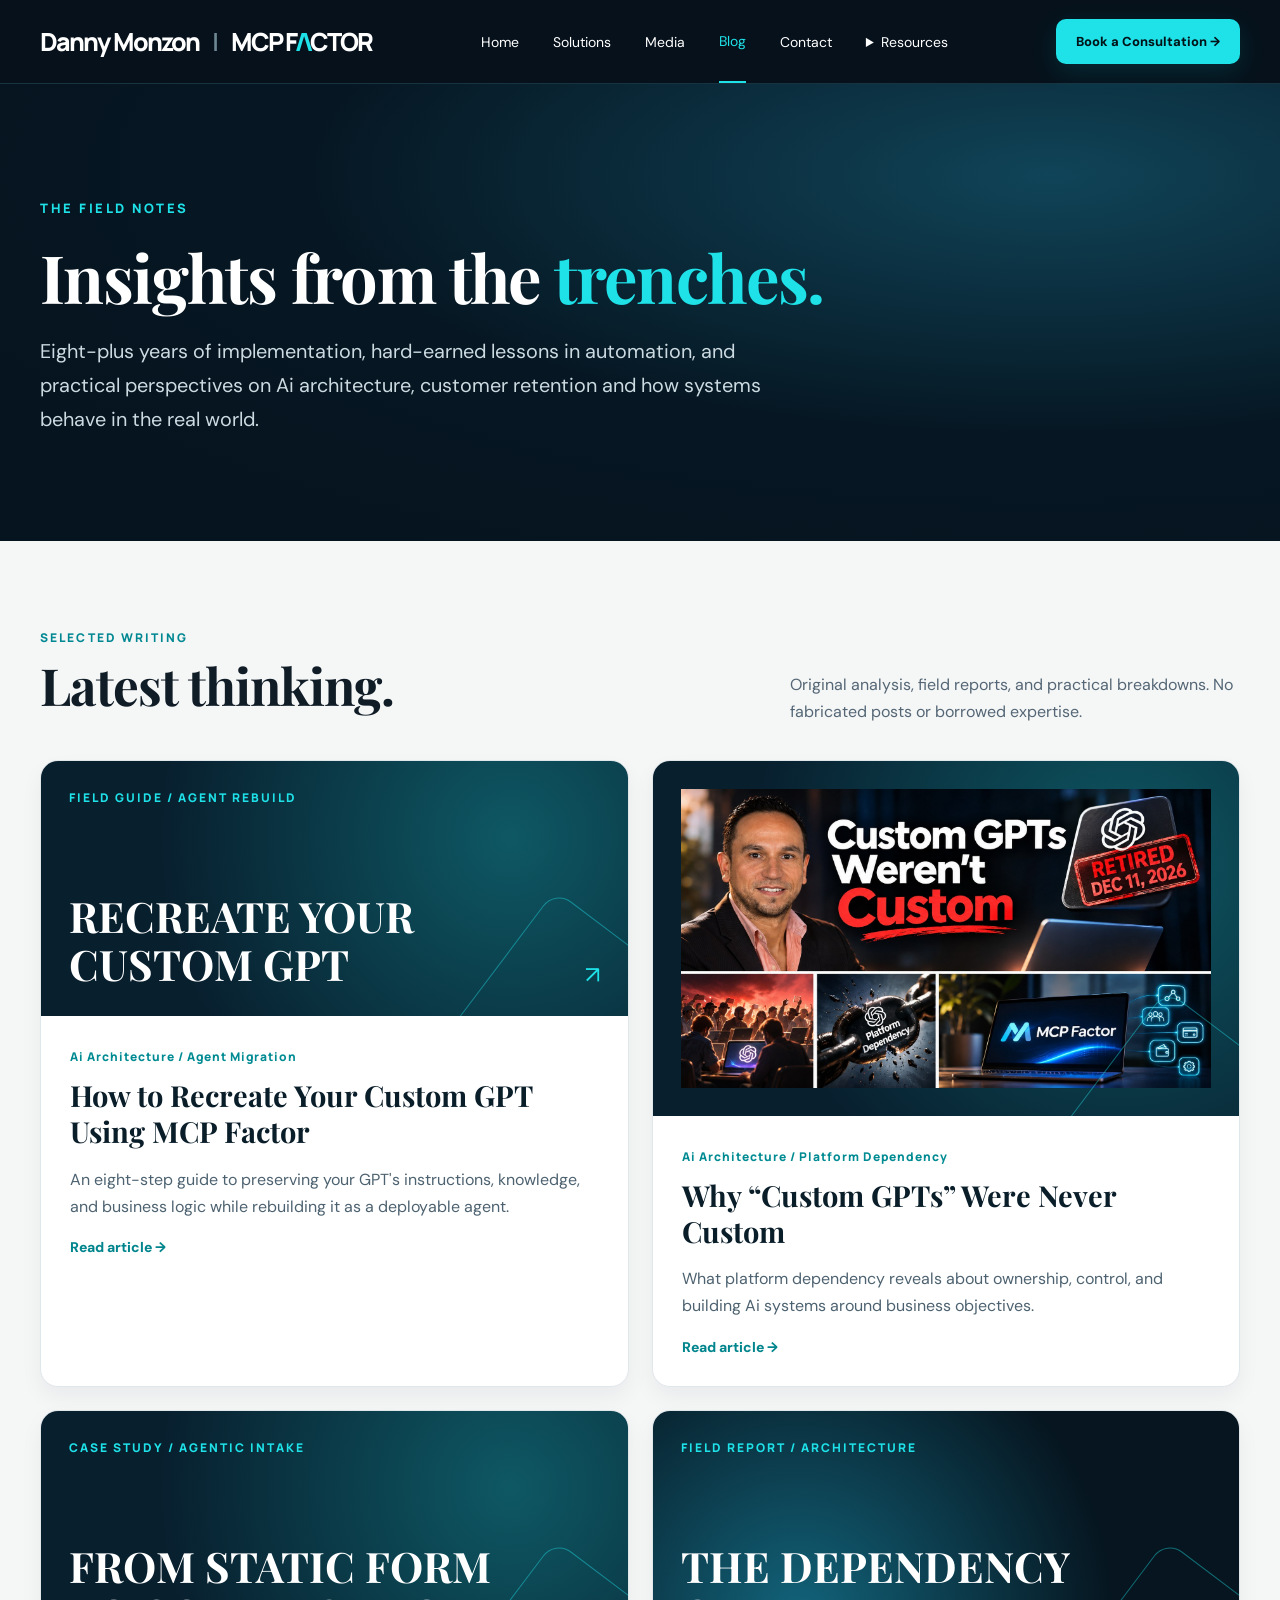
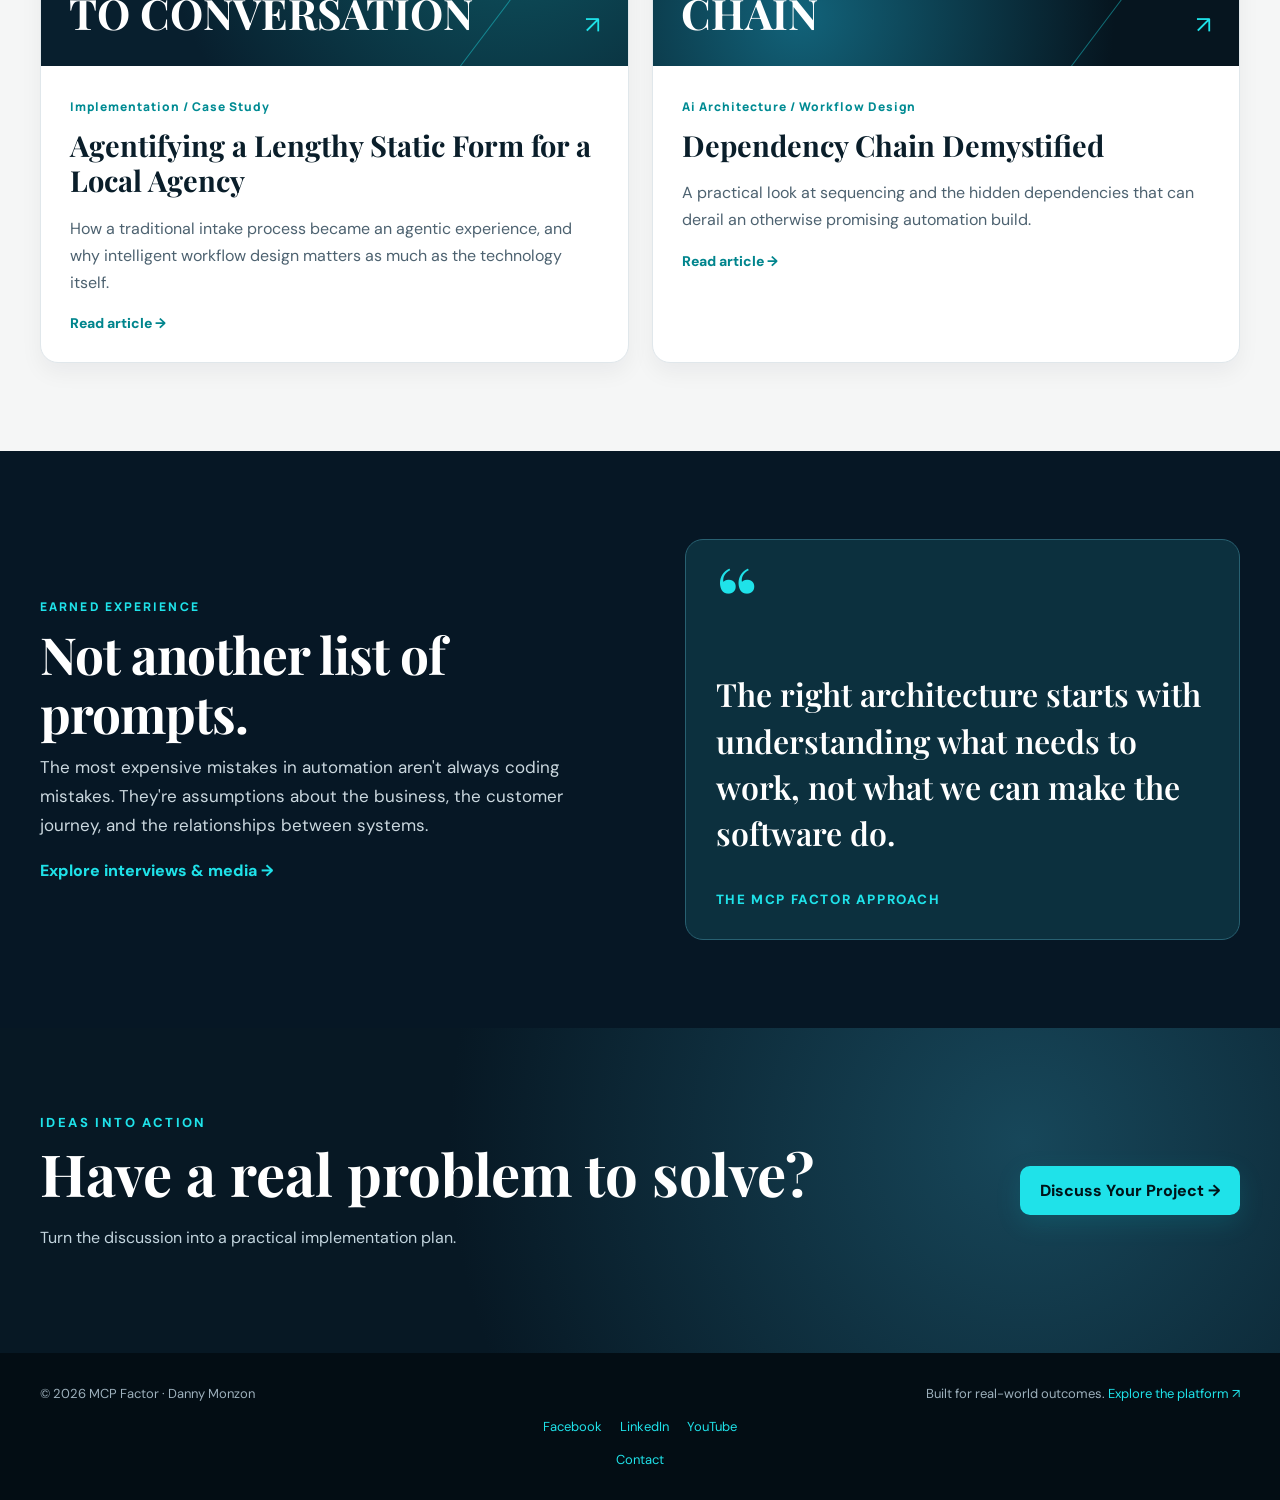
==== commit aaa45f3e: "Add Custom GPT rebuild guide to blog index" ====
--- a/blog/index.html
+++ b/blog/index.html
@@ -20,6 +20,7 @@
 <p class="inner-lead">Eight-plus years of implementation, hard-earned lessons in automation, and practical perspectives on Ai architecture, customer retention and how systems behave in the real world.</p></div></section>
 <section class="inner-section"><div class="container"><div class="home-eyebrow">Selected Writing</div><div class="inner-header"><h2>Latest thinking.</h2><p>Original analysis, field reports, and practical breakdowns. No fabricated posts or borrowed expertise.</p></div>
 <div class="article-grid">
+<a class="article-card feature-article" href="../blog/recreate-custom-gpt-mcp-factor/"><div class="article-art art-forms"><span>FIELD GUIDE / AGENT REBUILD</span><b>RECREATE YOUR<br>CUSTOM GPT</b><i>↗</i></div><div class="article-body"><span class="article-topic">Ai Architecture / Agent Migration</span><h3>How to Recreate Your Custom GPT Using MCP Factor</h3><p>An eight-step guide to preserving your GPT's instructions, knowledge, and business logic while rebuilding it as a deployable agent.</p><span class="article-cta">Read article →</span></div></a>
 <a class="article-card feature-article" href="../blog/why-custom-gpts-were-never-custom/"><div class="article-art article-art-image"><img loading="lazy" style="display:block;width:100%;height:100%;object-fit:cover" src="../assets/custom-gpts-article-1.jpg" alt="Why Custom GPTs Were Never Custom cover artwork" width="1672" height="941"></div><div class="article-body"><span class="article-topic">Ai Architecture / Platform Dependency</span><h3>Why “Custom GPTs” Were Never Custom</h3><p>What platform dependency reveals about ownership, control, and building Ai systems around business objectives.</p><span class="article-cta">Read article →</span></div></a>
 
 <a class="article-card feature-article" href="../blog/agentifying-a-lengthy-static-form/"><div class="article-art art-forms"><span>CASE STUDY / AGENTIC INTAKE</span><b>FROM STATIC FORM<br>TO CONVERSATION</b><i>↗</i></div><div class="article-body"><span class="article-topic">Implementation / Case Study</span><h3>Agentifying a Lengthy Static Form for a Local Agency</h3><p>How a traditional intake process became an agentic experience, and why intelligent workflow design matters as much as the technology itself.</p><span class="article-cta">Read article →</span></div></a>
--- a/shared/home.css
+++ b/shared/home.css
@@ -39,14 +39,61 @@
 .award-link:hover{text-decoration:underline}
 @media(max-width:700px){.award-feature-grid{grid-template-columns:1fr;gap:0;padding:32px 0 52px}.award-photo{min-height:310px}.award-photo img{height:310px}.award-copy{padding:14px 0 0}.award-copy h2{font-size:38px}}
 
-.review-card {
+.review-screenshot {
+  max-width: 1170px;
+  margin: 0 auto;
+}
+.review-screenshot img {
+  display: block;
+  width: 100%;
+  height: auto;
+  border: 1px solid #dce3e6;
+  border-radius: 12px;
+}
+.review-screenshot figcaption {
+  margin-top: 12px;
+  color: #526271;
+}
+.review-screenshot figcaption a {
+  color: var(--cyan-dark);
+  font-weight: 700;
+  text-decoration: underline;
+}
+#selected-engagements {
+  background: #e8f3fc;
+}
+.engagement-list {
+  border-left: 4px solid #007c85;
+  padding-left: clamp(16px, 4vw, 36px);
+}
+.engagement-list article {
+  display: grid;
+  grid-template-columns: minmax(0, 1fr) minmax(0, 1.6fr);
+  align-items: start;
+  gap: 18px 36px;
+  padding: 24px 0;
+  border-bottom: 1px solid var(--line);
+}
+.engagement-list article:first-child {
+  padding-top: 0;
+}
+.engagement-list article:last-child {
+  padding-bottom: 0;
+  border-bottom: 0;
+}
+.engagement-list h3 {
+  margin: 6px 0 0;
+  color: var(--ink);
+  font: 700 clamp(22px, 2.5vw, 28px)/1.2 'Playfair Display', Georgia, serif;
+}
+.engagement-list p {
   margin: 0;
+  color: #526271;
+  line-height: 1.65;
 }
-.review-card blockquote {
-  margin: 0 0 16px;
+@media (max-width: 700px) {
+  .engagement-list article {
+    grid-template-columns: 1fr;
+    gap: 10px;
+  }
 }
-.review-card figcaption {
-  color: var(--cyan-dark);
-  font-size: 14px;
-  font-weight: 700;
-}
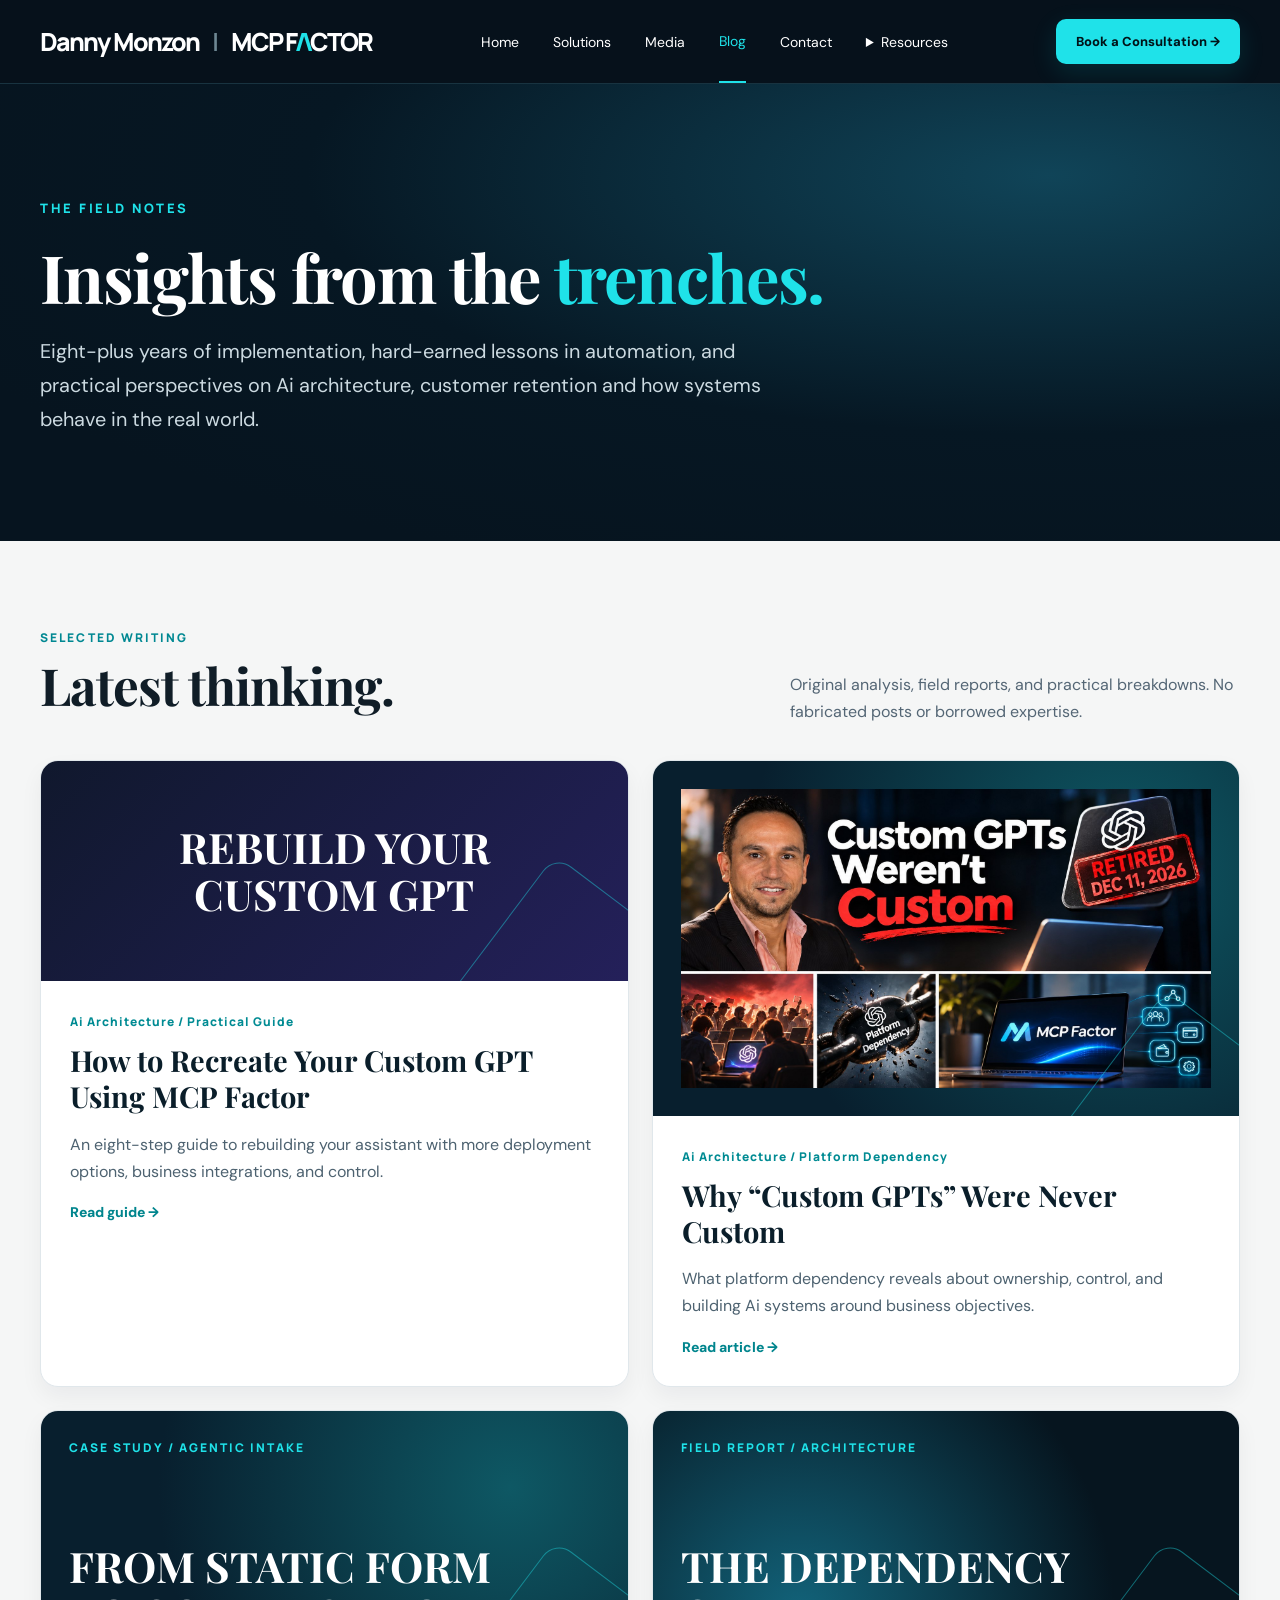
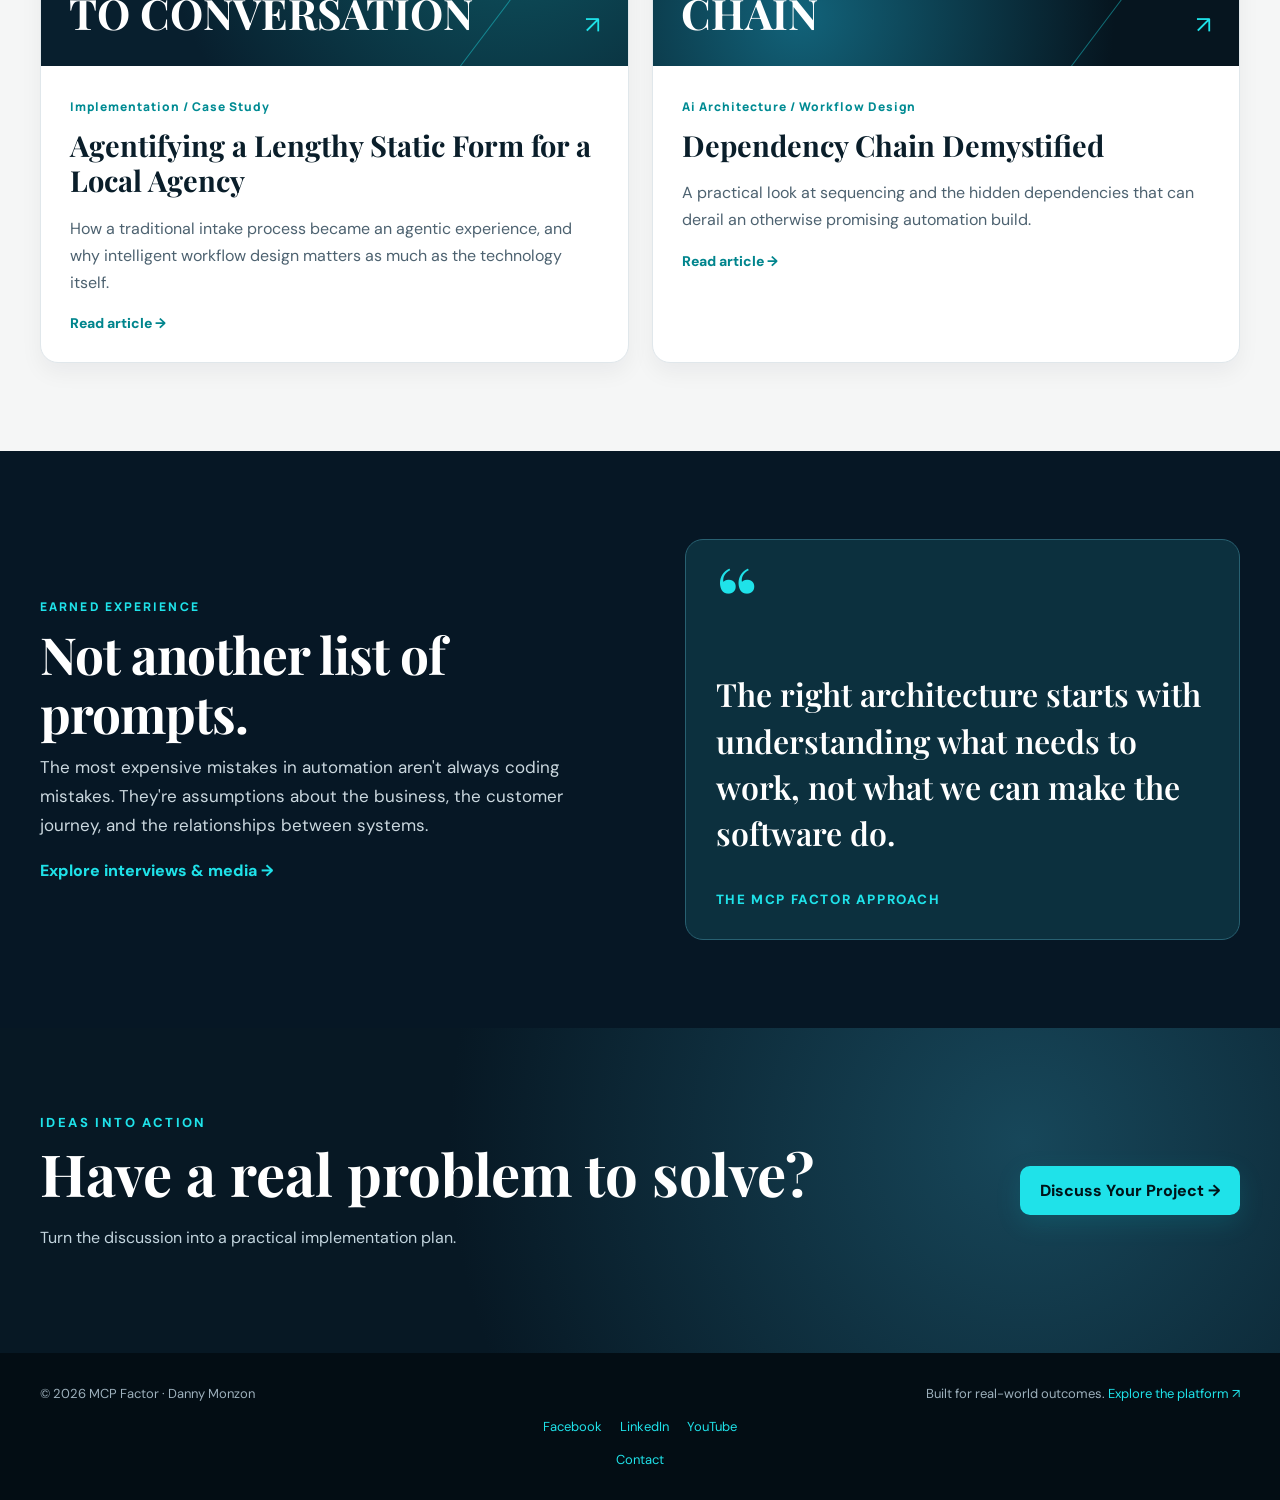
==== commit 2f9ed134: "Add Custom GPT migration guide to blog index" ====
--- a/blog/index.html
+++ b/blog/index.html
@@ -20,7 +20,8 @@
 <p class="inner-lead">Eight-plus years of implementation, hard-earned lessons in automation, and practical perspectives on Ai architecture, customer retention and how systems behave in the real world.</p></div></section>
 <section class="inner-section"><div class="container"><div class="home-eyebrow">Selected Writing</div><div class="inner-header"><h2>Latest thinking.</h2><p>Original analysis, field reports, and practical breakdowns. No fabricated posts or borrowed expertise.</p></div>
 <div class="article-grid">
-<a class="article-card feature-article" href="../blog/recreate-custom-gpt-mcp-factor/"><div class="article-art art-forms"><span>FIELD GUIDE / AGENT REBUILD</span><b>RECREATE YOUR<br>CUSTOM GPT</b><i>↗</i></div><div class="article-body"><span class="article-topic">Ai Architecture / Agent Migration</span><h3>How to Recreate Your Custom GPT Using MCP Factor</h3><p>An eight-step guide to preserving your GPT's instructions, knowledge, and business logic while rebuilding it as a deployable agent.</p><span class="article-cta">Read article →</span></div></a>
+<a class="article-card feature-article" href="../blog/how-to-recreate-your-custom-gpt-using-mcp-factor/"><div class="article-art" style="display:flex;align-items:center;justify-content:center;min-height:220px;background:linear-gradient(135deg,#10182d,#24205a);color:#fff;text-align:center;padding:2rem"><b>REBUILD YOUR<br>CUSTOM GPT</b></div><div class="article-body"><span class="article-topic">Ai Architecture / Practical Guide</span><h3>How to Recreate Your Custom GPT Using MCP Factor</h3><p>An eight-step guide to rebuilding your assistant with more deployment options, business integrations, and control.</p><span class="article-cta">Read guide →</span></div></a>
+
 <a class="article-card feature-article" href="../blog/why-custom-gpts-were-never-custom/"><div class="article-art article-art-image"><img loading="lazy" style="display:block;width:100%;height:100%;object-fit:cover" src="../assets/custom-gpts-article-1.jpg" alt="Why Custom GPTs Were Never Custom cover artwork" width="1672" height="941"></div><div class="article-body"><span class="article-topic">Ai Architecture / Platform Dependency</span><h3>Why “Custom GPTs” Were Never Custom</h3><p>What platform dependency reveals about ownership, control, and building Ai systems around business objectives.</p><span class="article-cta">Read article →</span></div></a>
 
 <a class="article-card feature-article" href="../blog/agentifying-a-lengthy-static-form/"><div class="article-art art-forms"><span>CASE STUDY / AGENTIC INTAKE</span><b>FROM STATIC FORM<br>TO CONVERSATION</b><i>↗</i></div><div class="article-body"><span class="article-topic">Implementation / Case Study</span><h3>Agentifying a Lengthy Static Form for a Local Agency</h3><p>How a traditional intake process became an agentic experience, and why intelligent workflow design matters as much as the technology itself.</p><span class="article-cta">Read article →</span></div></a>
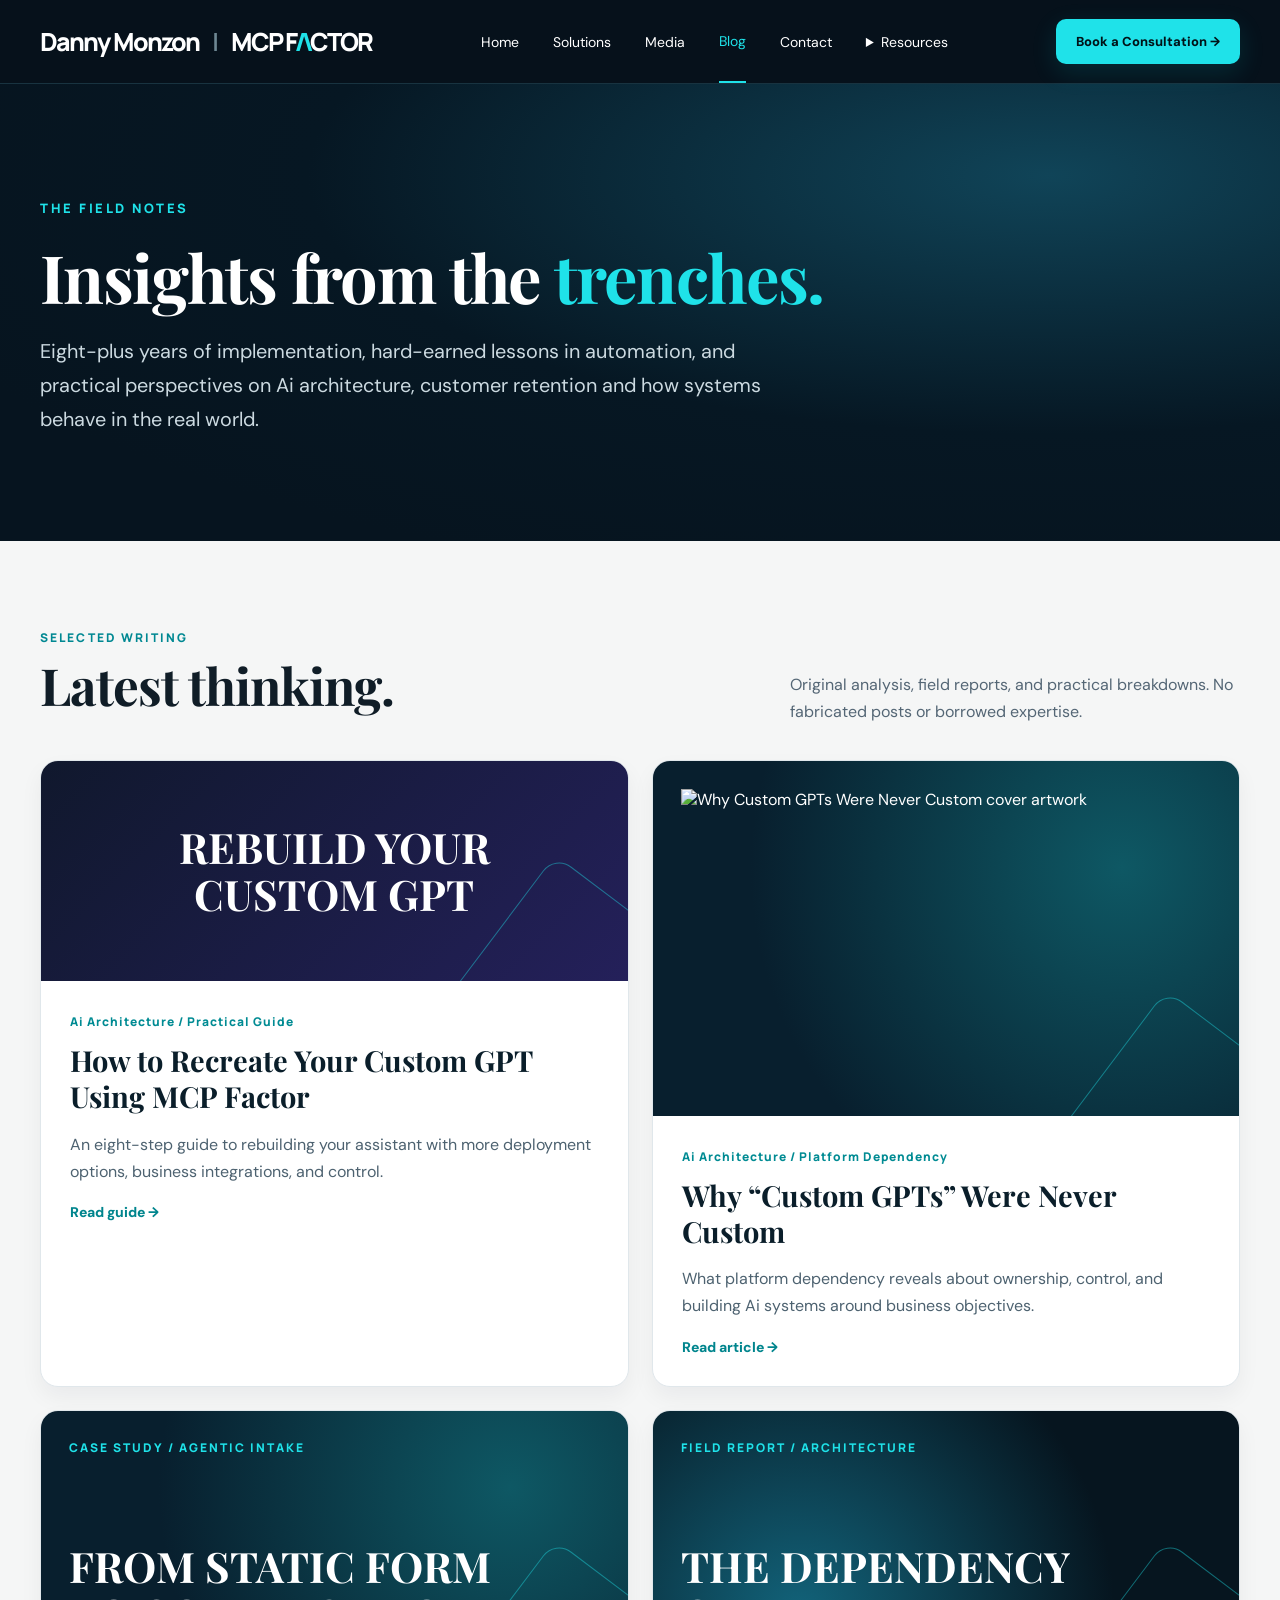
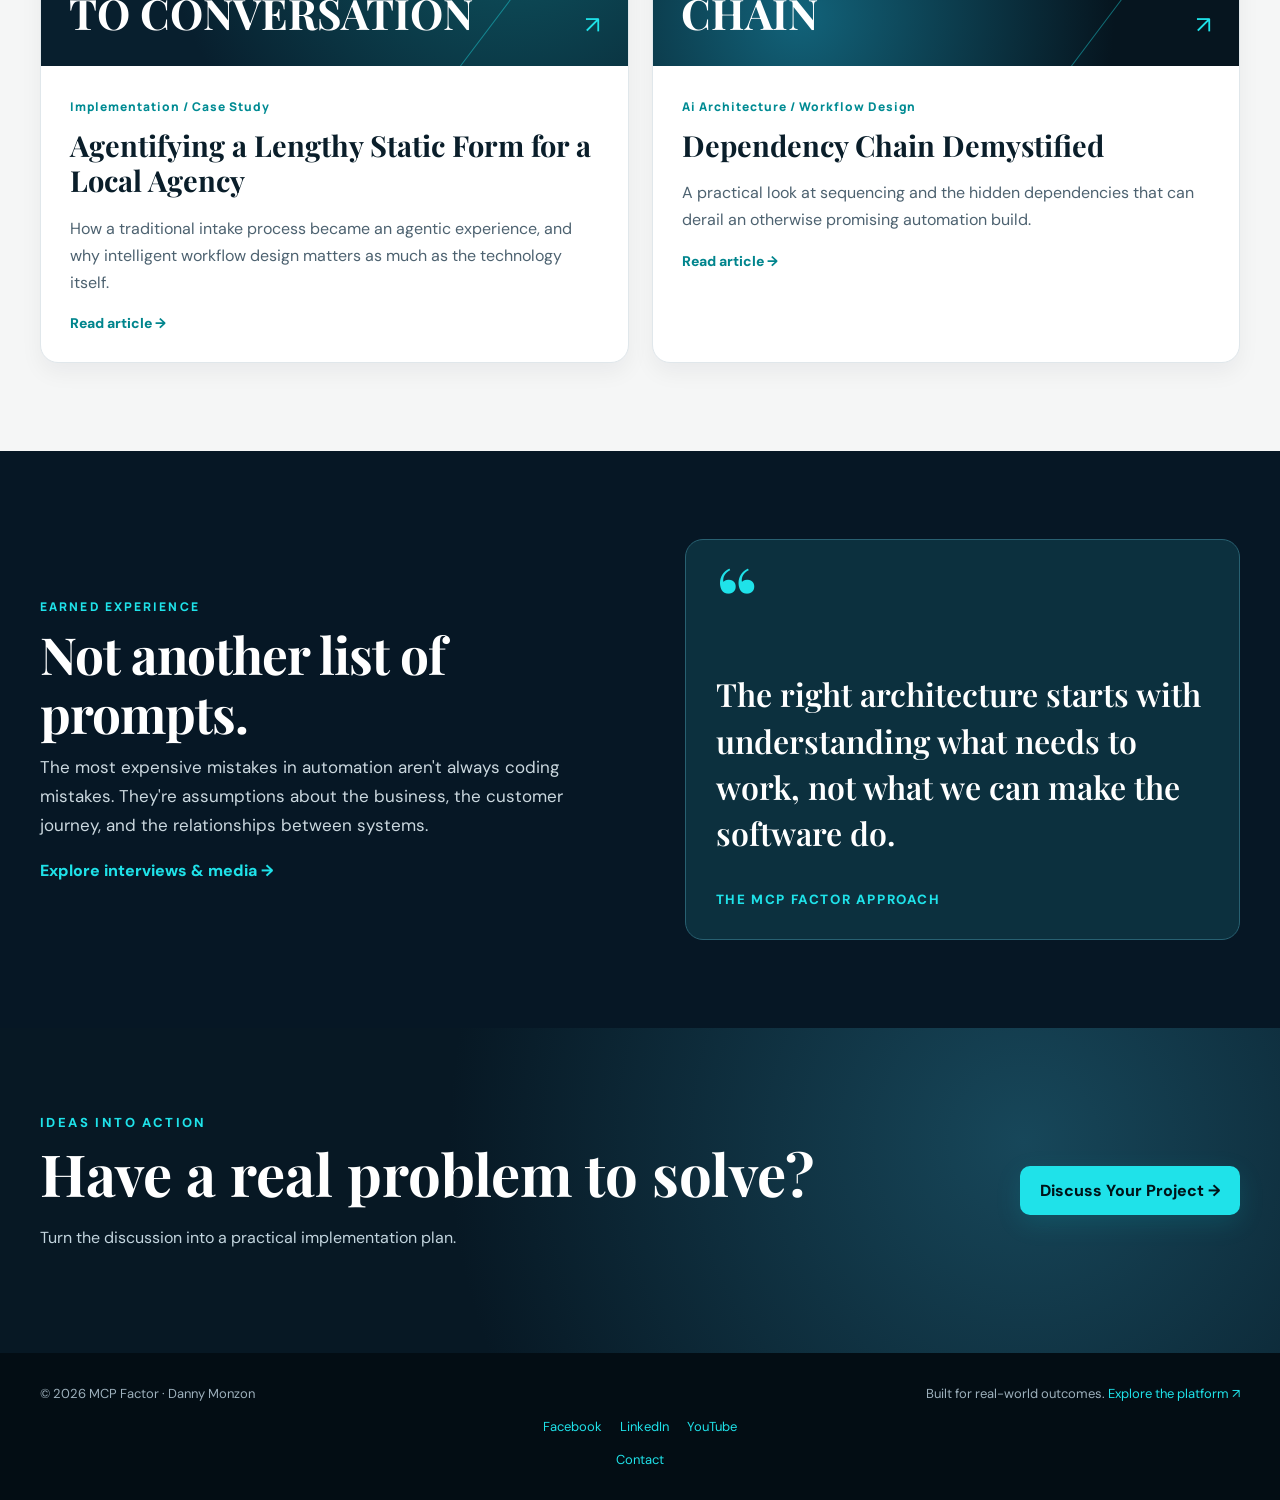
==== commit b039f808: "Update blog listing cover" ====
--- a/blog/index.html
+++ b/blog/index.html
@@ -22,7 +22,7 @@
 <div class="article-grid">
 <a class="article-card feature-article" href="../blog/how-to-recreate-your-custom-gpt-using-mcp-factor/"><div class="article-art" style="display:flex;align-items:center;justify-content:center;min-height:220px;background:linear-gradient(135deg,#10182d,#24205a);color:#fff;text-align:center;padding:2rem"><b>REBUILD YOUR<br>CUSTOM GPT</b></div><div class="article-body"><span class="article-topic">Ai Architecture / Practical Guide</span><h3>How to Recreate Your Custom GPT Using MCP Factor</h3><p>An eight-step guide to rebuilding your assistant with more deployment options, business integrations, and control.</p><span class="article-cta">Read guide →</span></div></a>
 
-<a class="article-card feature-article" href="../blog/why-custom-gpts-were-never-custom/"><div class="article-art article-art-image"><img loading="lazy" style="display:block;width:100%;height:100%;object-fit:cover" src="../assets/custom-gpts-article-1.jpg" alt="Why Custom GPTs Were Never Custom cover artwork" width="1672" height="941"></div><div class="article-body"><span class="article-topic">Ai Architecture / Platform Dependency</span><h3>Why “Custom GPTs” Were Never Custom</h3><p>What platform dependency reveals about ownership, control, and building Ai systems around business objectives.</p><span class="article-cta">Read article →</span></div></a>
+<a class="article-card feature-article" href="../blog/why-custom-gpts-were-never-custom/"><div class="article-art article-art-image"><img loading="lazy" style="display:block;width:100%;height:100%;object-fit:cover" src="https://app.mcpfactor.com/objects/quick-uploads/2029/59c773d09b59490e.jpg" alt="Why Custom GPTs Were Never Custom cover artwork" width="1672" height="941"></div><div class="article-body"><span class="article-topic">Ai Architecture / Platform Dependency</span><h3>Why “Custom GPTs” Were Never Custom</h3><p>What platform dependency reveals about ownership, control, and building Ai systems around business objectives.</p><span class="article-cta">Read article →</span></div></a>
 
 <a class="article-card feature-article" href="../blog/agentifying-a-lengthy-static-form/"><div class="article-art art-forms"><span>CASE STUDY / AGENTIC INTAKE</span><b>FROM STATIC FORM<br>TO CONVERSATION</b><i>↗</i></div><div class="article-body"><span class="article-topic">Implementation / Case Study</span><h3>Agentifying a Lengthy Static Form for a Local Agency</h3><p>How a traditional intake process became an agentic experience, and why intelligent workflow design matters as much as the technology itself.</p><span class="article-cta">Read article →</span></div></a>
 <a class="article-card feature-article" href="../blog/dependency-chain-demystified/"><div class="article-art art-deps"><span>FIELD REPORT / ARCHITECTURE</span><b>THE DEPENDENCY<br>CHAIN</b><i>↗</i></div><div class="article-body"><span class="article-topic">Ai Architecture / Workflow Design</span><h3>Dependency Chain Demystified</h3><p>A practical look at sequencing and the hidden dependencies that can derail an otherwise promising automation build.</p><span class="article-cta">Read article →</span></div></a>
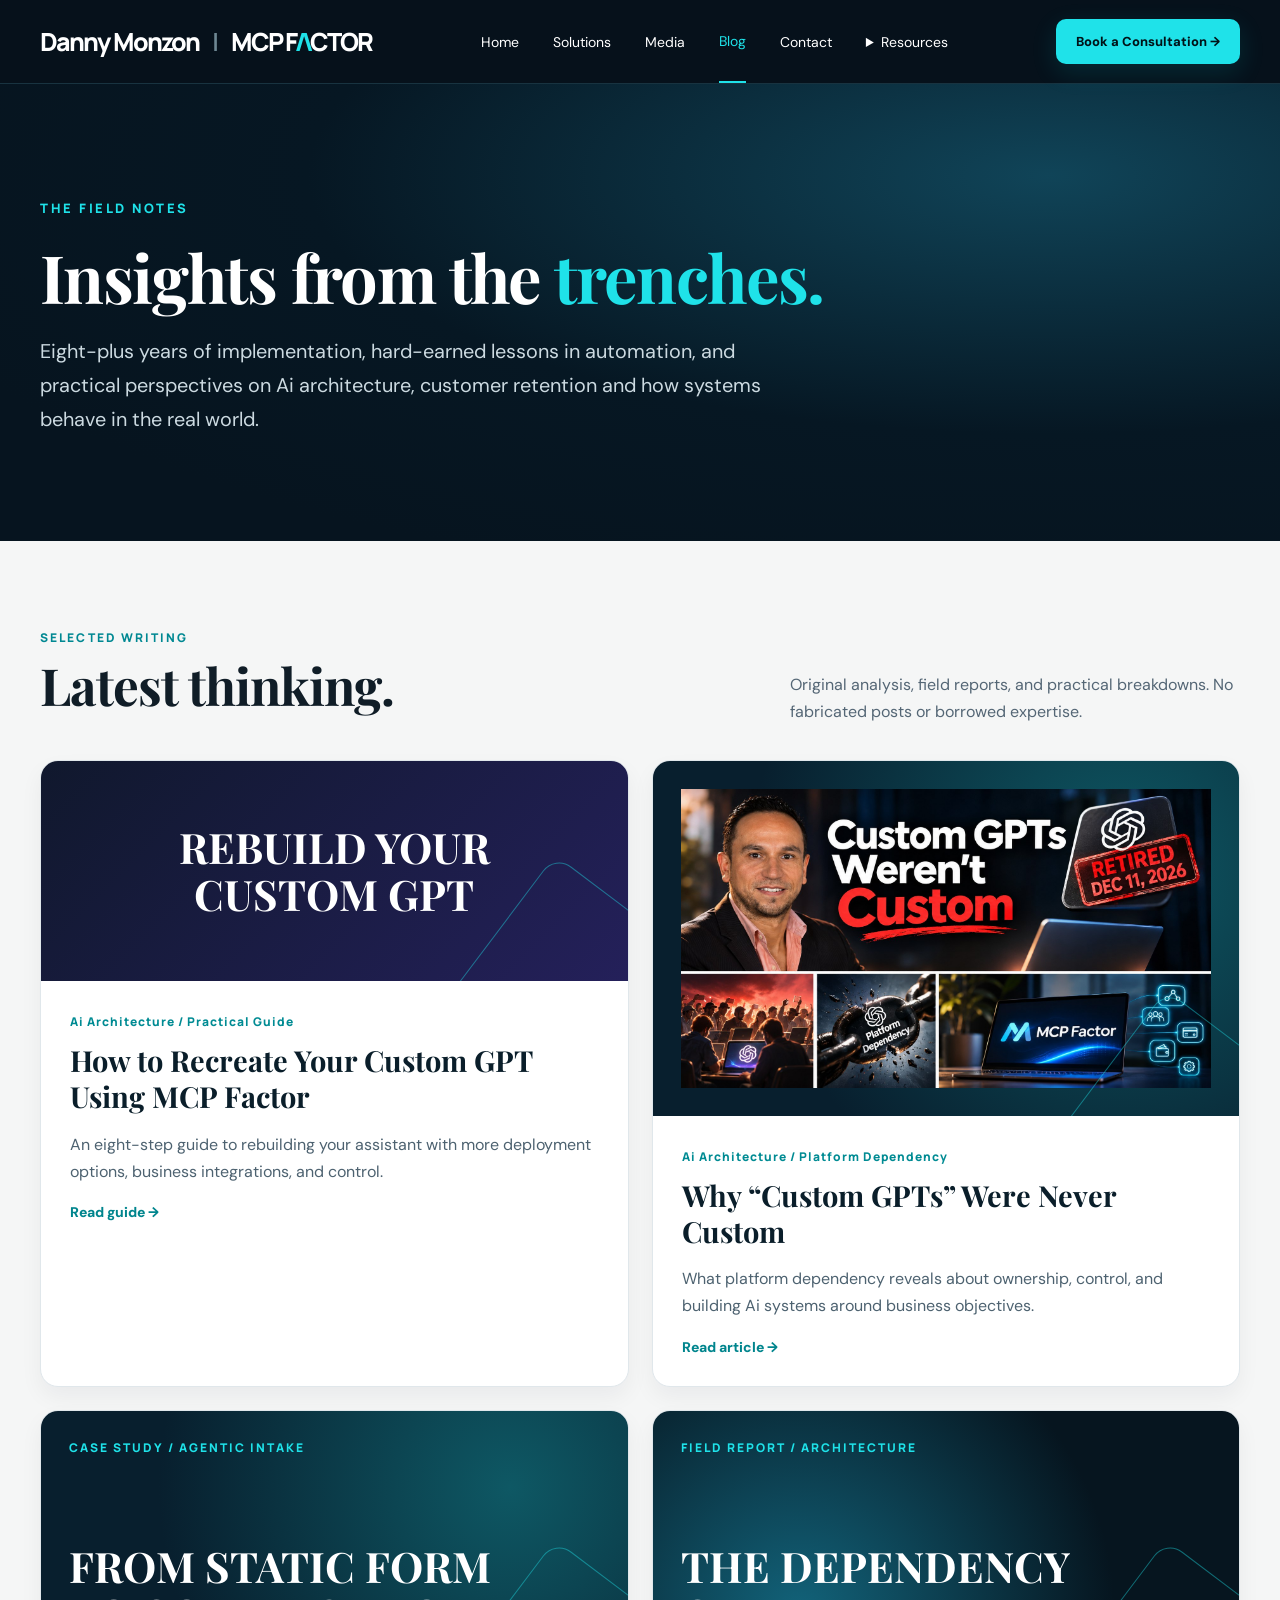
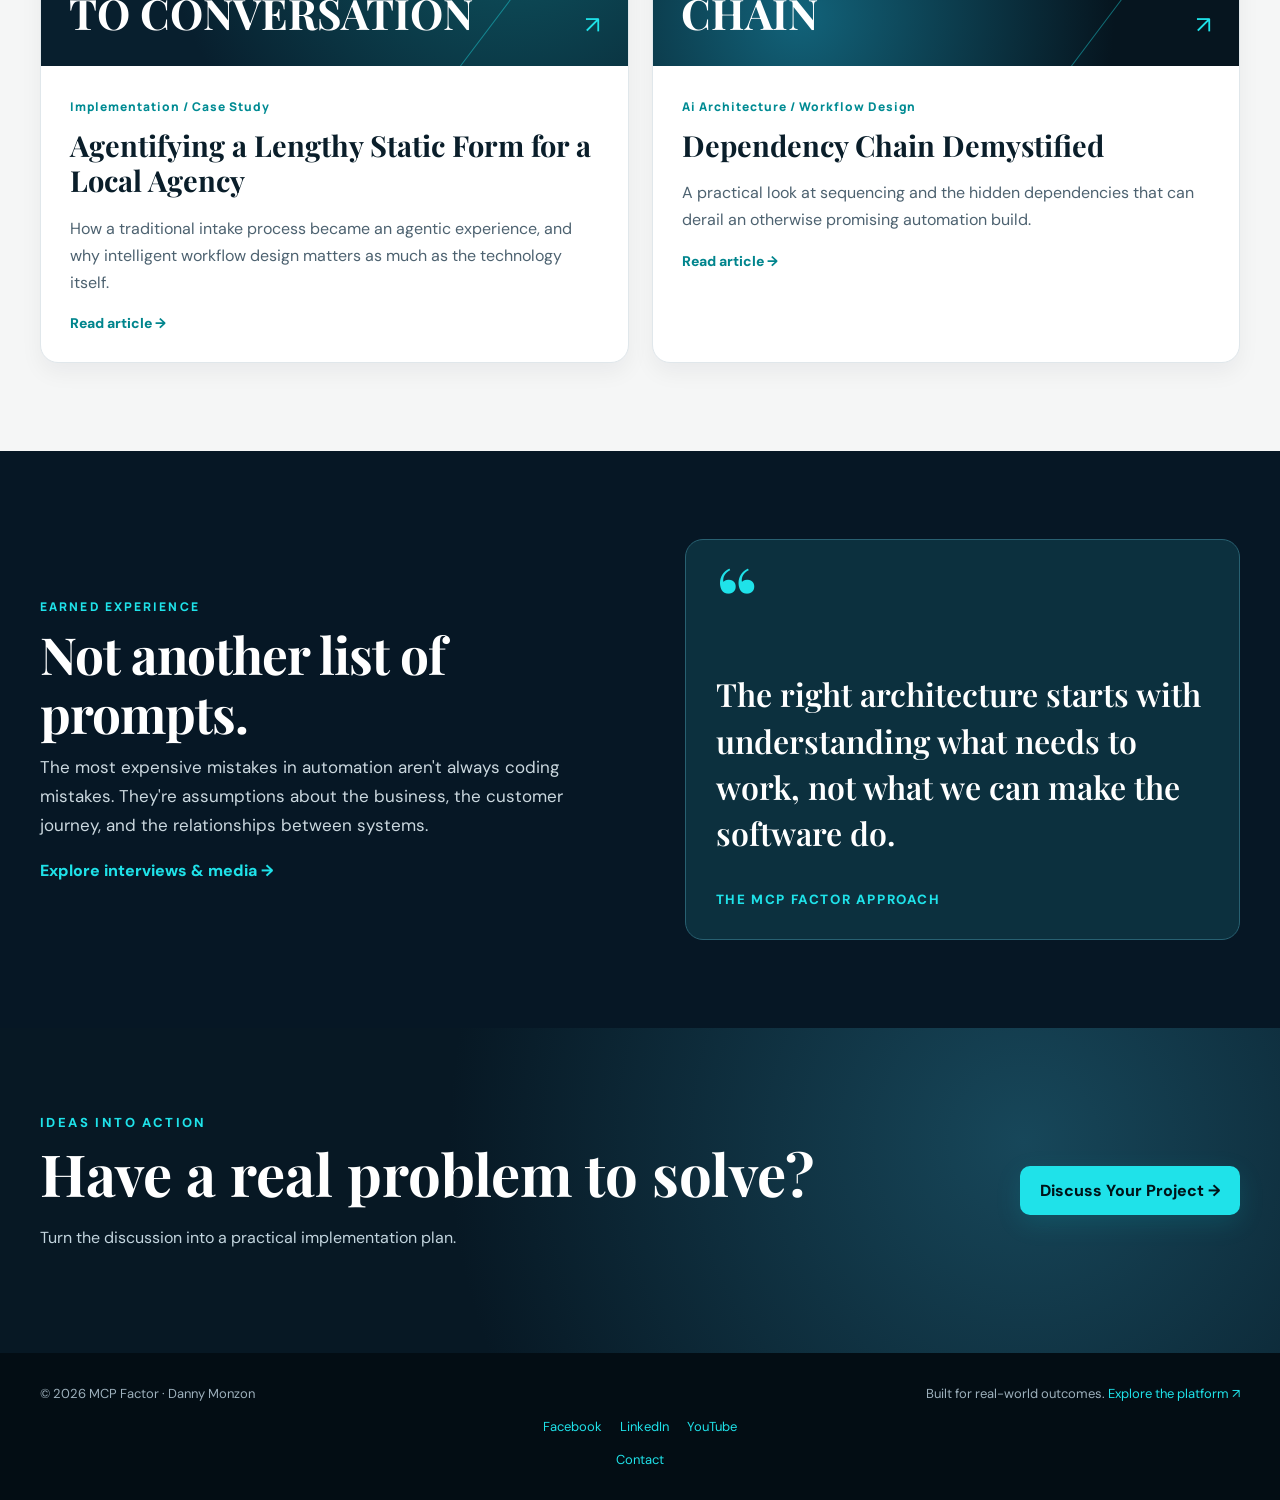
==== commit 58db385f: "Restore original critique article listing artwork" ====
--- a/blog/index.html
+++ b/blog/index.html
@@ -22,7 +22,7 @@
 <div class="article-grid">
 <a class="article-card feature-article" href="../blog/how-to-recreate-your-custom-gpt-using-mcp-factor/"><div class="article-art" style="display:flex;align-items:center;justify-content:center;min-height:220px;background:linear-gradient(135deg,#10182d,#24205a);color:#fff;text-align:center;padding:2rem"><b>REBUILD YOUR<br>CUSTOM GPT</b></div><div class="article-body"><span class="article-topic">Ai Architecture / Practical Guide</span><h3>How to Recreate Your Custom GPT Using MCP Factor</h3><p>An eight-step guide to rebuilding your assistant with more deployment options, business integrations, and control.</p><span class="article-cta">Read guide →</span></div></a>
 
-<a class="article-card feature-article" href="../blog/why-custom-gpts-were-never-custom/"><div class="article-art article-art-image"><img loading="lazy" style="display:block;width:100%;height:100%;object-fit:cover" src="https://app.mcpfactor.com/objects/quick-uploads/2029/59c773d09b59490e.jpg" alt="Why Custom GPTs Were Never Custom cover artwork" width="1672" height="941"></div><div class="article-body"><span class="article-topic">Ai Architecture / Platform Dependency</span><h3>Why “Custom GPTs” Were Never Custom</h3><p>What platform dependency reveals about ownership, control, and building Ai systems around business objectives.</p><span class="article-cta">Read article →</span></div></a>
+<a class="article-card feature-article" href="../blog/why-custom-gpts-were-never-custom/"><div class="article-art article-art-image"><img loading="lazy" style="display:block;width:100%;height:100%;object-fit:cover" src="../assets/custom-gpts-article-1.jpg" alt="Why Custom GPTs Were Never Custom cover artwork" width="1672" height="941"></div><div class="article-body"><span class="article-topic">Ai Architecture / Platform Dependency</span><h3>Why “Custom GPTs” Were Never Custom</h3><p>What platform dependency reveals about ownership, control, and building Ai systems around business objectives.</p><span class="article-cta">Read article →</span></div></a>
 
 <a class="article-card feature-article" href="../blog/agentifying-a-lengthy-static-form/"><div class="article-art art-forms"><span>CASE STUDY / AGENTIC INTAKE</span><b>FROM STATIC FORM<br>TO CONVERSATION</b><i>↗</i></div><div class="article-body"><span class="article-topic">Implementation / Case Study</span><h3>Agentifying a Lengthy Static Form for a Local Agency</h3><p>How a traditional intake process became an agentic experience, and why intelligent workflow design matters as much as the technology itself.</p><span class="article-cta">Read article →</span></div></a>
 <a class="article-card feature-article" href="../blog/dependency-chain-demystified/"><div class="article-art art-deps"><span>FIELD REPORT / ARCHITECTURE</span><b>THE DEPENDENCY<br>CHAIN</b><i>↗</i></div><div class="article-body"><span class="article-topic">Ai Architecture / Workflow Design</span><h3>Dependency Chain Demystified</h3><p>A practical look at sequencing and the hidden dependencies that can derail an otherwise promising automation build.</p><span class="article-cta">Read article →</span></div></a>
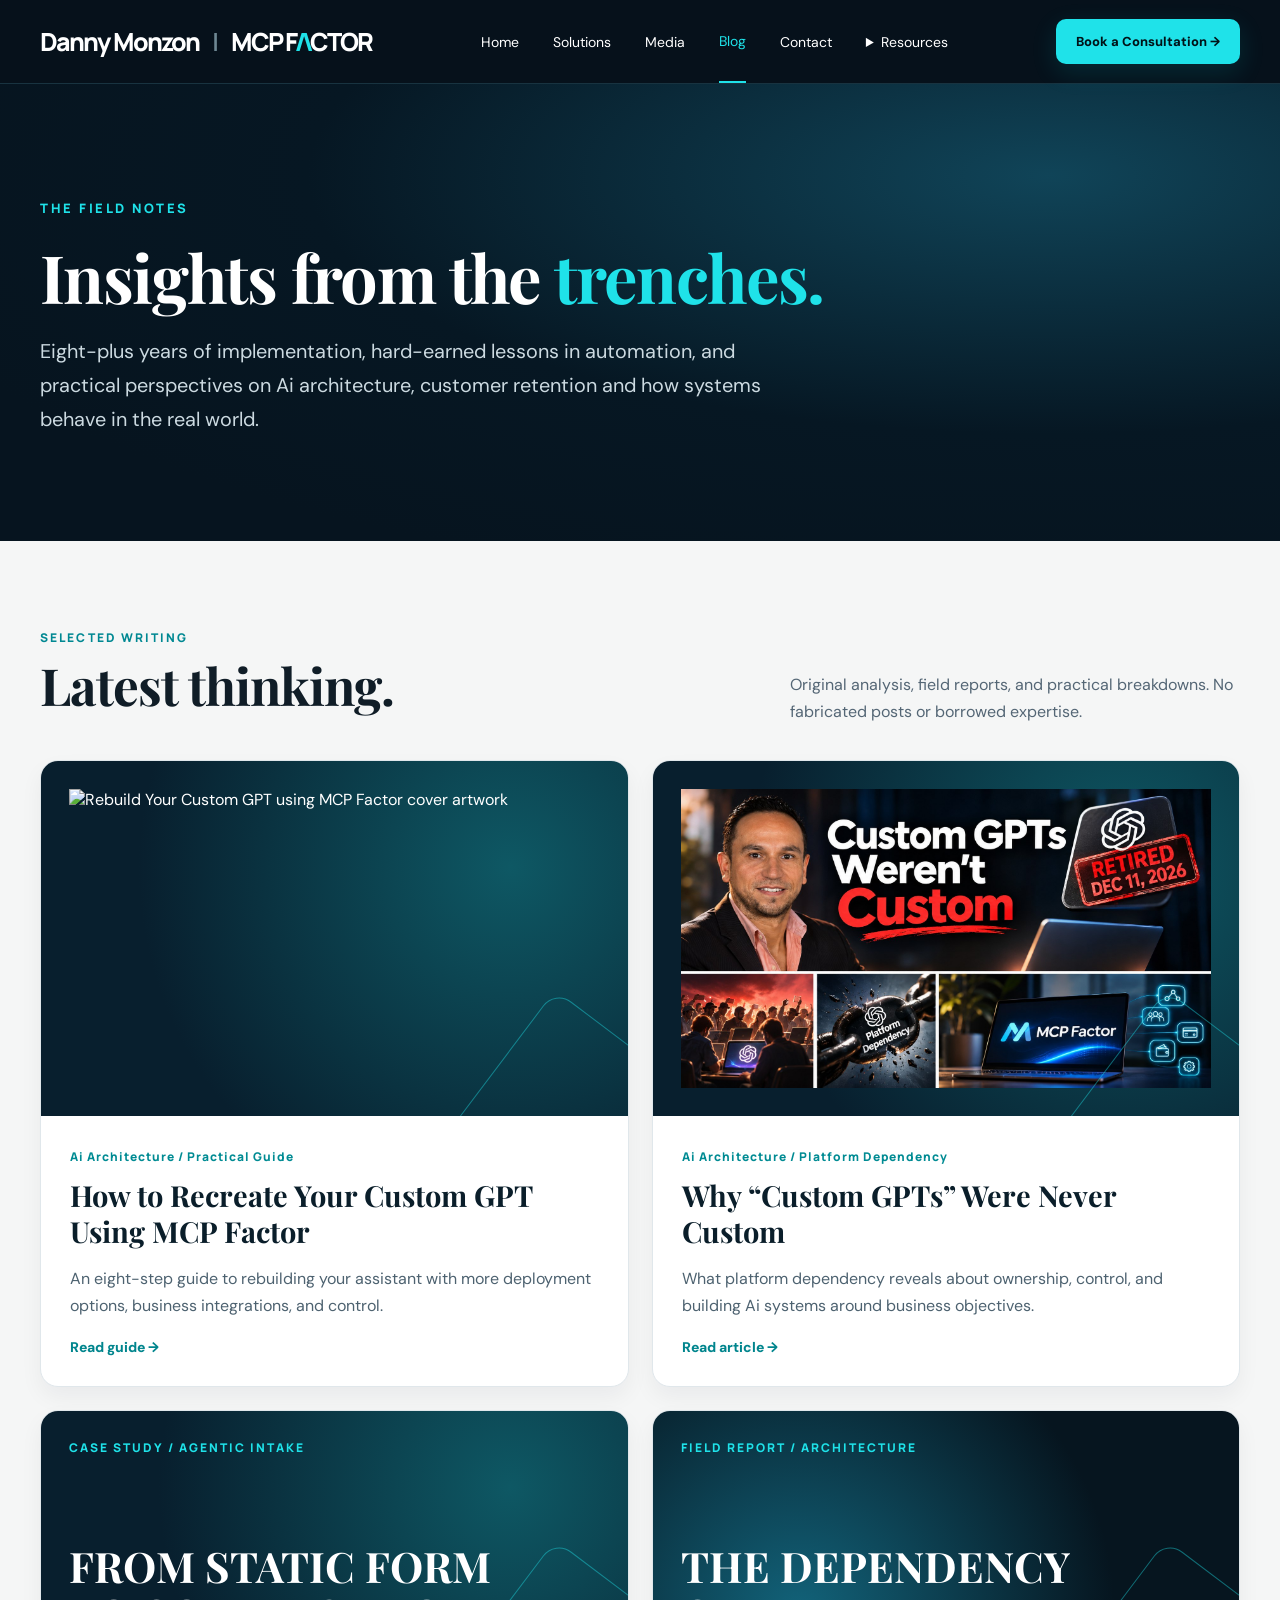
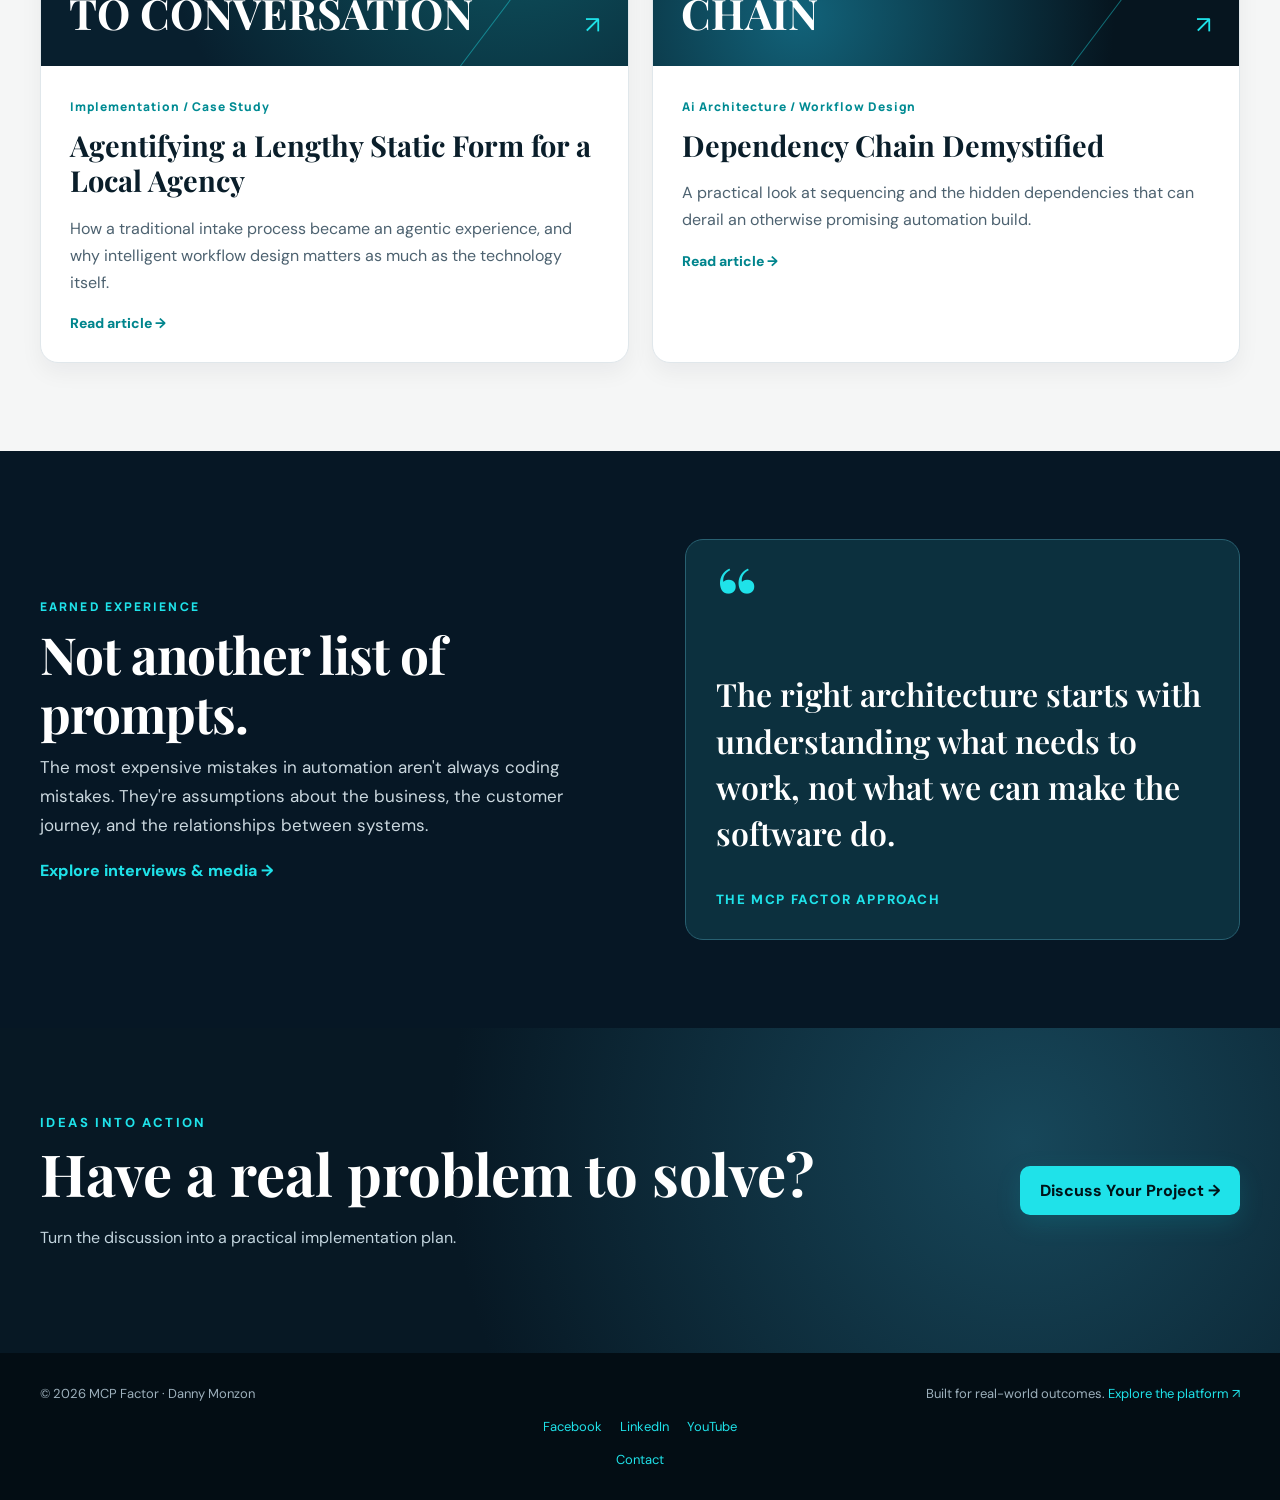
==== commit 53d9b0ba: "Add approved cover image to migration guide blog card" ====
--- a/blog/index.html
+++ b/blog/index.html
@@ -20,7 +20,7 @@
 <p class="inner-lead">Eight-plus years of implementation, hard-earned lessons in automation, and practical perspectives on Ai architecture, customer retention and how systems behave in the real world.</p></div></section>
 <section class="inner-section"><div class="container"><div class="home-eyebrow">Selected Writing</div><div class="inner-header"><h2>Latest thinking.</h2><p>Original analysis, field reports, and practical breakdowns. No fabricated posts or borrowed expertise.</p></div>
 <div class="article-grid">
-<a class="article-card feature-article" href="../blog/how-to-recreate-your-custom-gpt-using-mcp-factor/"><div class="article-art" style="display:flex;align-items:center;justify-content:center;min-height:220px;background:linear-gradient(135deg,#10182d,#24205a);color:#fff;text-align:center;padding:2rem"><b>REBUILD YOUR<br>CUSTOM GPT</b></div><div class="article-body"><span class="article-topic">Ai Architecture / Practical Guide</span><h3>How to Recreate Your Custom GPT Using MCP Factor</h3><p>An eight-step guide to rebuilding your assistant with more deployment options, business integrations, and control.</p><span class="article-cta">Read guide →</span></div></a>
+<a class="article-card feature-article" href="../blog/how-to-recreate-your-custom-gpt-using-mcp-factor/"><div class="article-art article-art-image"><img loading="lazy" style="display:block;width:100%;height:100%;object-fit:cover" src="https://app.mcpfactor.com/objects/quick-uploads/2029/ebcfa5065644ce0d.jpg" alt="Rebuild Your Custom GPT using MCP Factor cover artwork" width="1672" height="941"></div><div class="article-body"><span class="article-topic">Ai Architecture / Practical Guide</span><h3>How to Recreate Your Custom GPT Using MCP Factor</h3><p>An eight-step guide to rebuilding your assistant with more deployment options, business integrations, and control.</p><span class="article-cta">Read guide →</span></div></a>
 
 <a class="article-card feature-article" href="../blog/why-custom-gpts-were-never-custom/"><div class="article-art article-art-image"><img loading="lazy" style="display:block;width:100%;height:100%;object-fit:cover" src="../assets/custom-gpts-article-1.jpg" alt="Why Custom GPTs Were Never Custom cover artwork" width="1672" height="941"></div><div class="article-body"><span class="article-topic">Ai Architecture / Platform Dependency</span><h3>Why “Custom GPTs” Were Never Custom</h3><p>What platform dependency reveals about ownership, control, and building Ai systems around business objectives.</p><span class="article-cta">Read article →</span></div></a>
 
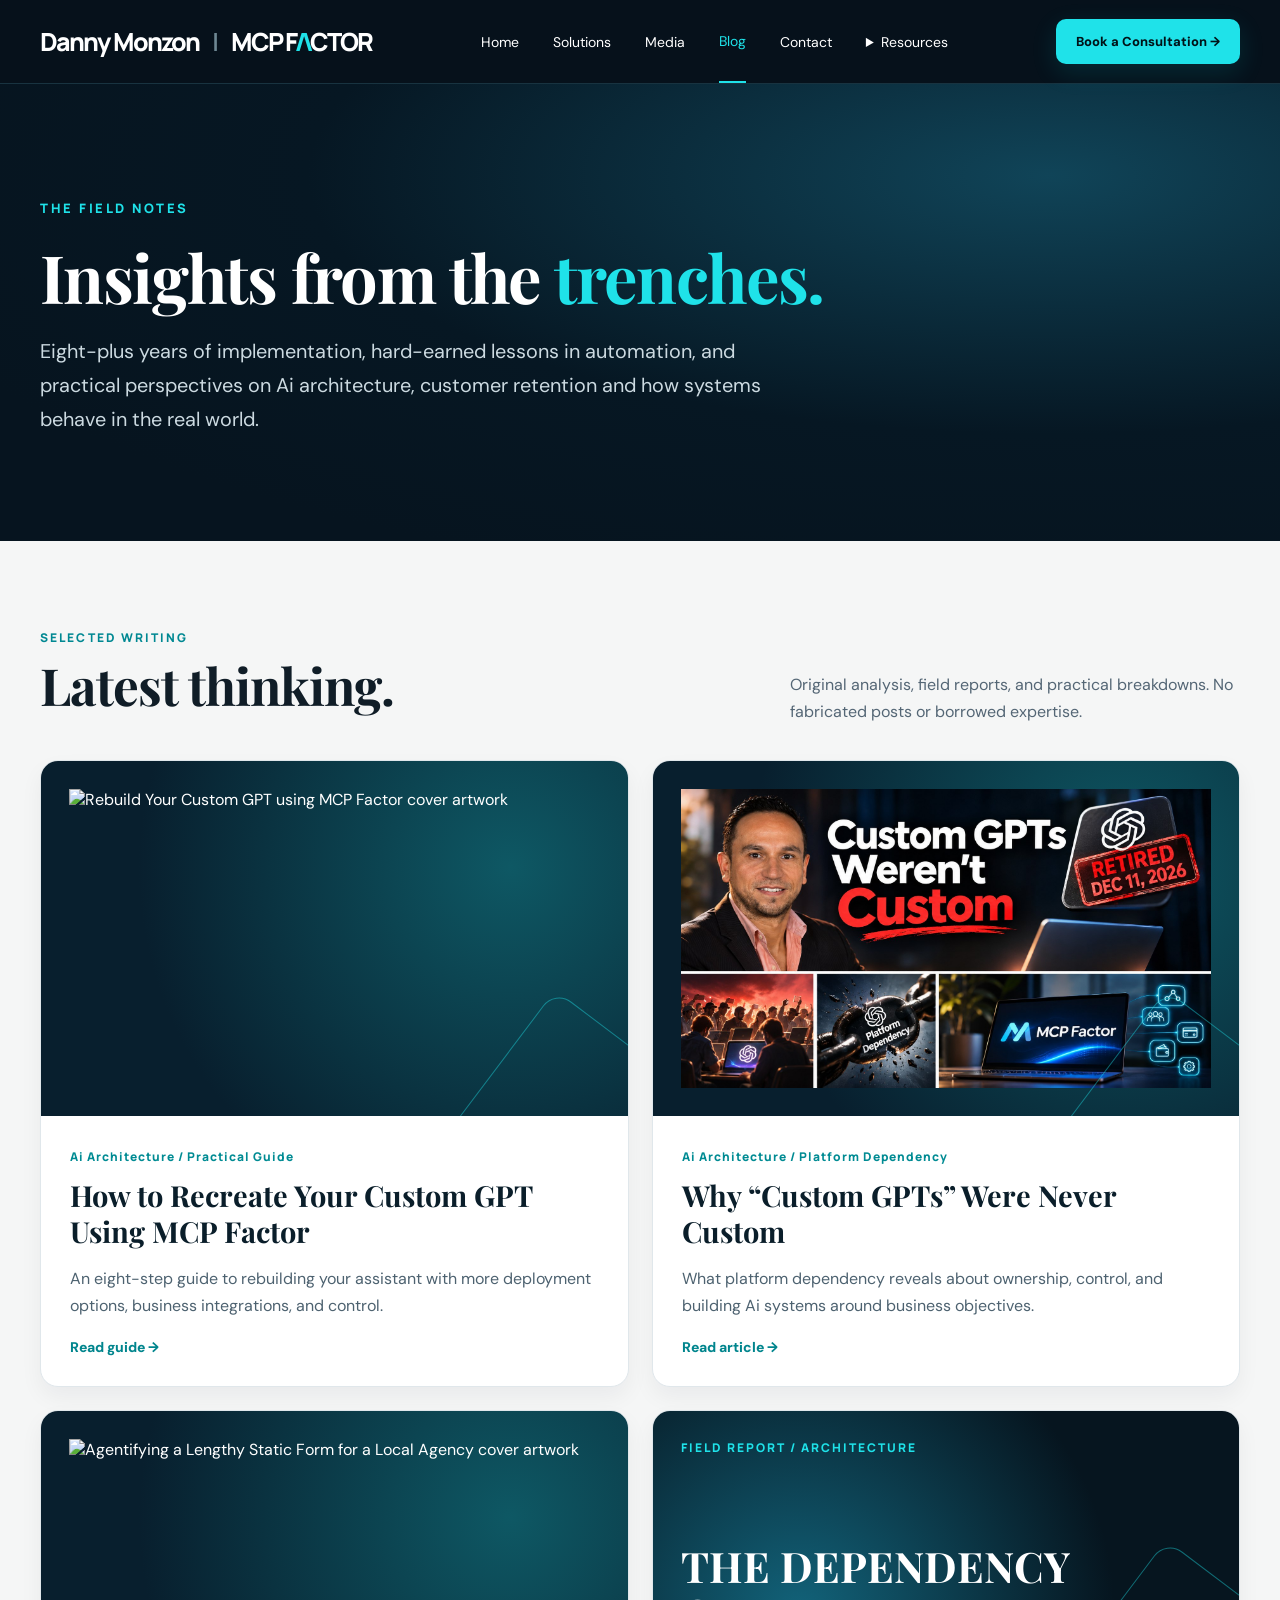
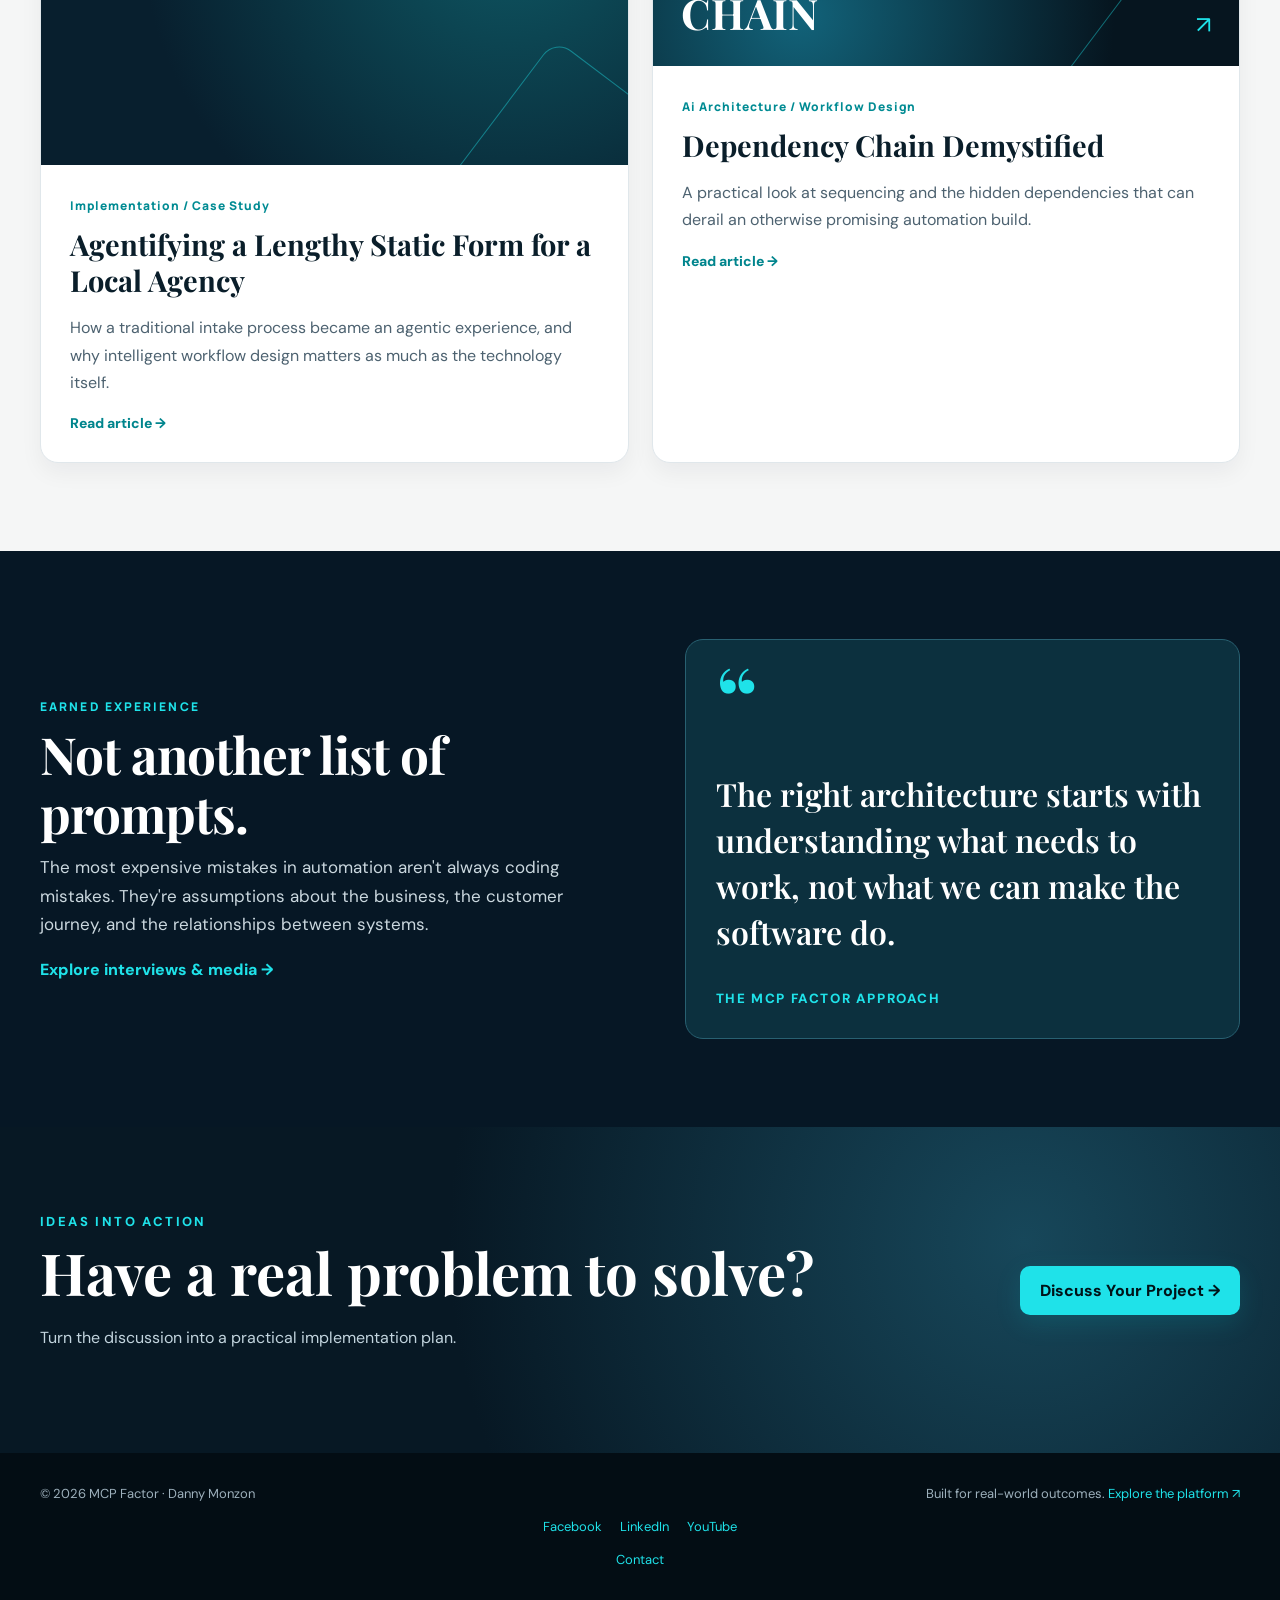
==== commit 072f2b03: "Add approved cover to Agentifying blog listing card" ====
--- a/blog/index.html
+++ b/blog/index.html
@@ -24,7 +24,7 @@
 
 <a class="article-card feature-article" href="../blog/why-custom-gpts-were-never-custom/"><div class="article-art article-art-image"><img loading="lazy" style="display:block;width:100%;height:100%;object-fit:cover" src="../assets/custom-gpts-article-1.jpg" alt="Why Custom GPTs Were Never Custom cover artwork" width="1672" height="941"></div><div class="article-body"><span class="article-topic">Ai Architecture / Platform Dependency</span><h3>Why “Custom GPTs” Were Never Custom</h3><p>What platform dependency reveals about ownership, control, and building Ai systems around business objectives.</p><span class="article-cta">Read article →</span></div></a>
 
-<a class="article-card feature-article" href="../blog/agentifying-a-lengthy-static-form/"><div class="article-art art-forms"><span>CASE STUDY / AGENTIC INTAKE</span><b>FROM STATIC FORM<br>TO CONVERSATION</b><i>↗</i></div><div class="article-body"><span class="article-topic">Implementation / Case Study</span><h3>Agentifying a Lengthy Static Form for a Local Agency</h3><p>How a traditional intake process became an agentic experience, and why intelligent workflow design matters as much as the technology itself.</p><span class="article-cta">Read article →</span></div></a>
+<a class="article-card feature-article" href="../blog/agentifying-a-lengthy-static-form/"><div class="article-art article-art-image"><img loading="lazy" style="display:block;width:100%;height:100%;object-fit:cover" src="https://app.mcpfactor.com/objects/quick-uploads/2029/e5b2f6847026137f.jpg" alt="Agentifying a Lengthy Static Form for a Local Agency cover artwork" width="1672" height="941"></div><div class="article-body"><span class="article-topic">Implementation / Case Study</span><h3>Agentifying a Lengthy Static Form for a Local Agency</h3><p>How a traditional intake process became an agentic experience, and why intelligent workflow design matters as much as the technology itself.</p><span class="article-cta">Read article →</span></div></a>
 <a class="article-card feature-article" href="../blog/dependency-chain-demystified/"><div class="article-art art-deps"><span>FIELD REPORT / ARCHITECTURE</span><b>THE DEPENDENCY<br>CHAIN</b><i>↗</i></div><div class="article-body"><span class="article-topic">Ai Architecture / Workflow Design</span><h3>Dependency Chain Demystified</h3><p>A practical look at sequencing and the hidden dependencies that can derail an otherwise promising automation build.</p><span class="article-cta">Read article →</span></div></a>
 </div>
 </div></section>
